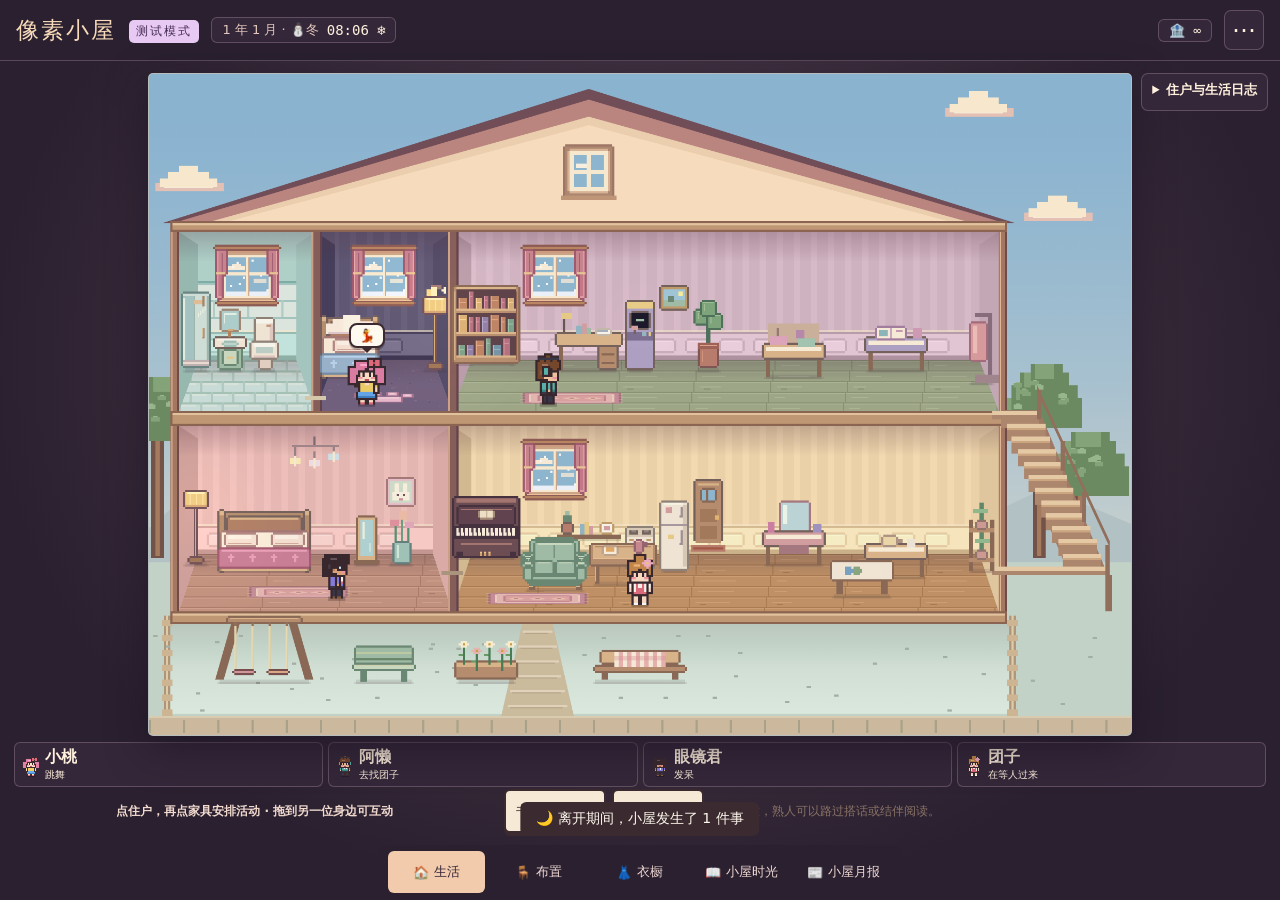
==== dev.html @ 6dbe6e3f "Let window seats be reserved for follow-up letters" ====
<!doctype html>
<html lang="zh-CN">
<head>
<meta charset="utf-8">
<meta name="viewport" content="width=device-width,initial-scale=1">
<title>像素小屋 · 测试模式</title>
<link rel="stylesheet" href="style.css?v=13f1d3c1ecee">
</head>
<body data-mode="test">
<header class="topbar">
  <h1>像素小屋 <small class="test-badge">测试模式</small></h1>
  <div class="clock" title="游戏时间">
    <span id="dayLabel">1 年 1 月</span>
    <span id="clock">00:00</span>
    <span id="timeIcon">🌙</span>
  </div>
  <div class="clock fund-pill" title="家庭基金">🏦 <span id="fundTop"></span></div>
  <details id="houseControls" class="house-controls">
    <summary aria-label="游戏控制" title="游戏控制">⋯</summary>
    <div class="control-panel">
      <div class="speed" role="group" aria-label="时间速度">
        <button type="button" data-speed="0" aria-pressed="false">暂停</button>
        <button type="button" data-speed="1" class="on" aria-pressed="true">正常</button>
        <button type="button" data-speed="3" aria-pressed="false">快进</button>
      </div>
      <button type="button" id="btnSound" class="btn" aria-pressed="false">🔇 声音</button>
      <button type="button" id="btnSaveHome" class="btn" aria-haspopup="dialog">💾 存档备份与恢复</button>
      <label class="away-toggle" title="关页或切到后台时继续计时，回来最多补算一个游戏昼夜">
        <input id="houseOffline" type="checkbox"> 离开时继续
      </label>
    </div>
  </details>
</header>

<main id="houseLayout" class="layout">
  <div id="stageWrap">
    <div class="scene-frame">
      <div id="stage">
        <canvas id="cv" width="316" height="310" aria-label="两层像素小洋房与院子"></canvas>
        <div id="overlay"></div>
      </div>
    </div>
    <div id="residentQuick" class="resident-quick" role="group" aria-label="选择住户"></div>
    <div class="scene-action">
      <p id="hint" class="hint">点住户，再点家具安排活动 · 拖到另一位身边可互动</p>
      <button type="button" id="quickFurniture" class="btn small" hidden></button>
      <button type="button" id="studyQuiet" class="btn small" aria-pressed="false"
        aria-describedby="studyQuietHint">书房安静阅读</button>
      <button type="button" id="studyQuietTimer" class="btn small" aria-pressed="false"
        aria-describedby="studyQuietHint">安静 1 小时</button>
      <span id="studyQuietHint" class="hint" role="status">书房开放，熟人可以路过搭话或结伴阅读。</span>
      <div id="readingSeatControls" hidden>
        <label for="readingSeat">窗边阅读椅</label>
        <select id="readingSeat"></select>
        <button type="button" class="btn small" id="soloReading" aria-pressed="false"
          aria-describedby="readingSeatHint">安静席</button>
        <button type="button" class="btn small" id="readingNotes" aria-pressed="false"
          aria-describedby="readingSeatHint" hidden>读完再聊</button>
        <button type="button" class="btn small" id="bookSeat" aria-pressed="false"
          aria-describedby="readingSeatHint" hidden>留座 1 小时</button>
        <button type="button" class="btn small" id="bookDiscuss" aria-pressed="false"
          aria-describedby="readingSeatHint" hidden>读完当面聊</button>
        <button type="button" class="btn small" id="bookPublic" aria-pressed="false"
          aria-describedby="readingSeatHint" hidden>全屋传阅</button>
        <label id="bookIssueChoice" hidden><input type="checkbox" id="bookNextIssue"> 投到下期</label>
        <button type="button" class="btn small" id="bookPaper" aria-describedby="readingSeatHint" hidden>收起便条，交给月报</button>
        <button type="button" class="btn small" id="bookPaperReadingOnly" aria-describedby="readingSeatHint" hidden>只刊阅读经过</button>
        <button type="button" class="btn small" id="bookPaperFollowup" aria-describedby="readingSeatHint" hidden>先交稿，聊完自动补稿</button>
        <button type="button" class="btn small" id="bookPaperDefer" aria-describedby="readingSeatHint" hidden>改投下期，继续等补稿</button>
        <button type="button" class="btn small" id="bookKeepForPaper" aria-pressed="false"
          aria-describedby="readingSeatHint" hidden>等两位读完再交稿</button>
        <button type="button" class="btn small" id="bookQuestion" aria-pressed="false"
          aria-describedby="bookQuestionHint" hidden>给下一位留个问题</button>
        <span class="hint" id="bookQuestionHint" hidden></span>
        <button type="button" class="btn small" id="bookFollowup" aria-describedby="bookQuestionHint" hidden>让两位读者当面聊</button>
        <button type="button" class="btn small" id="bookMeeting" aria-describedby="bookQuestionHint" hidden>约两位读者有空时来聊</button>
        <button type="button" class="btn small" id="bookFollowupLetter" aria-describedby="bookQuestionHint" hidden>改留回笺补稿</button>
        <button type="button" class="btn small" id="bookReply" aria-describedby="readingSeatHint" hidden>回信给推荐人</button>
        <span class="hint" id="readingSeatHint" role="status"></span>
        <div id="bookReaderControls" hidden>
          <label for="bookNextReader">下一位传阅读者</label>
          <select id="bookNextReader" aria-describedby="readingSeatHint"></select>
          <button type="button" class="btn small" id="bookPickReader">确认读者</button>
        </div>
        <div id="bookMoveControls" hidden>
          <label for="bookDestination">便条移到</label>
          <select id="bookDestination"></select>
          <button type="button" class="btn small" id="bookMove" disabled>移荐书便条</button>
        </div>
        <span class="hint" id="bookMoveStatus" role="status"></span>
      </div>
    </div>
    <section id="homeNow" class="home-now" hidden aria-label="正在进行的小屋活动">
      <div id="homeNowCast" class="home-mini-cast"></div>
      <span id="homeNowText" aria-live="polite"></span>
      <button id="homeStop" class="btn small ghost">先散啦</button>
    </section>
    <section id="picnicNotice" class="picnic-notice" hidden aria-label="野餐遇雨">
      <strong>🌧 野餐下雨了，主人要怎么安排？</strong>
      <p id="picnicGuestWish" class="hint"></p>
      <p class="hint">改期会保留同一位访客，等天晴且主人能在所选时段办完才开场。</p>
      <div id="picnicPlans"></div>
      <p id="picnicCoveredHint" class="hint" hidden>需摆好带棚野餐桌，并给主人和访客各留一个能走到的座位。</p>
    </section>
  </div>

  <details id="side">
    <summary>住户与生活日志</summary>
    <div class="resident-panel">
    <div id="dollList"></div>
    <div id="dollInfo" class="card" hidden></div>
    <div class="community-panel">
      <button id="btnCommunity" class="btn ghost" aria-haspopup="dialog">🎉 串门与派对</button>
      <button id="btnNeighbor" class="btn ghost" aria-haspopup="dialog">🏡 隔壁麦麦家</button>
      <button id="btnKeepsakes" class="btn ghost" aria-haspopup="dialog">🧵 小屋手记</button>
      <p id="communityStatus" class="community-status" aria-live="polite" hidden></p>
      <div id="picnicReschedule" class="home-focus" hidden>
        <label for="picnicWindow">改期时段</label>
        <select id="picnicWindow"></select>
      </div>
      <div id="picnicBackupRow" class="home-focus" hidden>
        <label for="picnicBackup">原主人没空时由谁接待</label>
        <select id="picnicBackup"></select>
      </div>
      <div id="picnicFormatRow" class="home-focus" hidden>
        <label for="picnicFormat">聚会形式</label>
        <select id="picnicFormat"></select>
      </div>
      <button id="cancelPicnic" class="btn small ghost" type="button" hidden>取消改期的野餐</button>
    </div>
    <button id="btnAddDoll" aria-haspopup="dialog" class="btn ghost">＋ 邀请新住户</button>
    <div class="card log-card">
      <div class="log-head"><h3>📜 生活日志</h3><button id="btnLogClear" class="btn small ghost">清空</button></div>
      <div id="logList" class="log-list"></div>
    </div>
    </div>
  </details>

  <section id="buildBar" aria-label="布置小屋" hidden>
    <div class="shop-bar">
      <span class="fund">🏦 家庭基金 <b id="fundAmt"></b></span>
      <span class="house" id="houseLv"></span>
      <span class="spacer"></span>
      <button id="btnCrowd" class="btn small">📣 号召大家凑钱</button>
      <button id="btnExpand" class="btn small"></button>
    </div>
    <div class="tabs" role="group" aria-label="布置分类">
      <button class="tab on" data-tab="essentials" aria-pressed="true">生活家具</button>
      <button class="tab" data-tab="decor" aria-pressed="false">装饰摆件</button>
      <button class="tab" data-tab="hobbies" aria-pressed="false">兴趣家具</button>
      <button class="tab" data-tab="yard" aria-pressed="false">院子家具</button>
      <button class="tab" data-tab="keepsakes" aria-pressed="false">纪念物</button>
      <button class="tab" data-tab="wall" aria-pressed="false">墙纸</button>
      <button class="tab" data-tab="floor" aria-pressed="false">地板</button>
      <span class="spacer"></span>
      <button id="btnTrash" class="btn small" title="点击家具删除">🗑 删除模式</button>
      <button id="btnReset" class="btn small ghost">恢复默认</button>
    </div>
    <div id="palette" class="palette"></div>
    <p id="buildHint" class="hint">选择家具后点击房间放置 · 点已有家具可以拿起移动 · 右键/Esc 取消</p>
    <button type="button" id="cancelFurniture" class="btn small ghost" hidden>取消放置</button>
  </section>
</main>

<dialog id="paperDialog" class="paper-dialog" aria-labelledby="paperTitle">
  <header class="paper-head">
    <h2 id="paperTitle">小屋月报</h2>
    <form method="dialog"><button class="btn small ghost" aria-label="关闭月报">关闭</button></form>
  </header>
  <nav class="paper-issues" aria-label="月报期数">
    <button id="paperOlder" class="btn small ghost" type="button">‹ 上一期</button>
    <span id="paperMonth" aria-live="polite"></span>
    <button id="paperNewer" class="btn small ghost" type="button">下一期 ›</button>
  </nav>
  <section id="paperText" aria-label="本期故事" aria-live="polite"></section>
  <div class="paper-actions">
    <button type="button" id="paperCopy" class="btn small ghost">复制本期</button>
    <button type="button" id="paperCard" class="btn small ghost">保存纪念卡</button>
  </div>
  <details class="paper-settings">
    <summary>设置</summary>
    <label><input id="paperAuto" type="checkbox"> 每月自动打开</label>
  </details>
  <details class="rewind-box">
    <summary>🕰 时光回溯</summary>
    <p class="hint">每月开始时会留一份快照，最多保留 4 个月。回到那个月初后，之后的事会重新发生。</p>
    <div id="rewindList" class="rewind-list"></div>
  </details>
</dialog>
<dialog id="communityDialog" class="paper-dialog community-dialog" aria-labelledby="communityTitle">
  <header class="paper-head">
    <h2 id="communityTitle">串门与派对</h2>
    <form method="dialog"><button class="btn small ghost">关闭</button></form>
  </header>
  <label for="communityHost">邀请人</label>
  <select id="communityHost" class="mbti-picker"></select>
  <p id="communityHelp" class="hint" aria-live="polite"></p>
  <div id="communityChoices" class="community-choices"></div>
</dialog>
<dialog id="neighborDialog" class="paper-dialog community-dialog" aria-labelledby="neighborTitle">
  <header class="paper-head">
    <h2 id="neighborTitle">麦麦家</h2>
    <form method="dialog"><button class="btn small ghost">关闭</button></form>
  </header>
  <div class="neighbor-porch" id="neighborPorch" aria-label="隔壁家门廊"></div>
  <p id="neighborStatus" aria-live="polite"></p>
  <label for="neighborVisitor">去串门的住户</label>
  <select id="neighborVisitor" class="mbti-picker"></select>
  <p id="neighborTie" class="hint"></p>
  <button id="neighborGo" type="button" class="btn small">去麦麦家坐坐</button>
</dialog>
<dialog id="keepsakesDialog" class="paper-dialog community-dialog" aria-labelledby="keepsakesTitle">
  <header class="paper-head">
    <h2 id="keepsakesTitle">小屋手记</h2>
    <form method="dialog"><button class="btn small ghost">关闭</button></form>
  </header>
  <h3>一起做花架</h3>
  <p id="keepsakeStatus" class="hint" aria-live="polite"></p>
  <div class="keepsake-fields">
    <label>第一位住户<select id="keepsakeMaker1" class="mbti-picker"></select></label>
    <label>第二位住户<select id="keepsakeMaker2" class="mbti-picker"></select></label>
    <label>花架颜色<select id="keepsakeFinish" class="mbti-picker"></select></label>
  </div>
  <button id="keepsakeStart" class="btn small" type="button">一起做花架</button>
  <h3>小角落与两人的传统</h3>
  <ul id="keepsakeNotes" class="keepsake-notes"></ul>
  <h3>手作纪念物</h3>
  <ul id="keepsakePieces" class="keepsake-notes"></ul>
</dialog>
<dialog id="applicationsDialog" class="paper-dialog community-dialog" aria-labelledby="applicationsTitle">
  <header class="paper-head">
    <h2 id="applicationsTitle">邀请新住户</h2>
    <form method="dialog"><button class="btn small ghost">关闭</button></form>
  </header>
  <p id="applicationSpace" class="hint"></p>
  <h3>入住申请</h3>
  <div id="applicationList"></div>
  <button id="btnRandomResident" class="btn small ghost">邀请一位新朋友</button>
</dialog>
<dialog id="homeDialog" class="paper-dialog home-dialog" aria-labelledby="homeTitle">
  <header class="paper-head">
    <div><small class="home-eyebrow">把日子，过成我们的故事</small><h2 id="homeTitle">小屋时光</h2></div>
    <form method="dialog"><button class="btn small ghost" aria-label="关闭小屋时光">关闭</button></form>
  </header>
  <nav class="home-tabs" aria-label="小屋时光内容">
    <button class="btn small on" id="homeToday" aria-pressed="true">一起做点什么</button>
    <button class="btn small ghost" id="homeAlbum" aria-pressed="false">我们的相册</button>
  </nav>
  <div id="homeTodayPanel">
    <p class="home-intro">不是每个月都要发生大事。有人在等一顿饭，有人想把故事讲给你听。</p>
    <div id="homeOccasions" class="home-occasions"></div>
    <div id="homeWishes" class="home-wishes"></div>
    <section class="home-invite" aria-labelledby="homeMealTitle" id="homeMeal" hidden>
      <h3 id="homeMealTitle">给晚归的人留饭</h3>
      <label class="home-focus">谁来下厨？ <select id="homeMealCook"></select></label>
      <label class="home-focus">留给谁？ <select id="homeMealGuest" aria-describedby="homeMealStatus"></select></label>
      <p class="hint" id="homeMealStatus" role="status"></p>
      <button class="btn" type="button" id="homeMealStart">安排下厨留饭</button>
    </section>
    <section class="home-invite" aria-label="邀请家人一起活动">
      <h3>给彼此留一小段时间</h3>
      <div id="homeKinds" class="home-kinds"></div>
      <p id="homeKindHint" class="hint"></p>
      <label id="homeFocusLabel" class="home-focus" hidden><span id="homeFocusCaption"></span><select id="homeFocus" aria-label="活动主角"></select></label>
      <fieldset class="home-people"><legend>这次和谁一起？</legend><div id="homePeople"></div></fieldset>
      <p id="homePlanStatus" class="hint" role="status"></p>
      <button class="btn" id="homeStart">把大家叫过来</button>
    </section>
    <p class="hint home-gentle">没有期限，也没有必须完成的清单。随时来，慢慢过。</p>
  </div>
  <div id="homeAlbumPanel" hidden>
    <div class="home-album-head"><p class="hint">留住那时候的样子。</p><button id="homeFavorites" class="btn small ghost" aria-pressed="false">只看珍藏</button></div>
    <div id="homeMemories" class="home-memories"></div>
  </div>
</dialog>
<dialog id="saveDialog" class="paper-dialog" aria-labelledby="saveTitle">
  <header class="paper-head"><h2 id="saveTitle">把小屋好好收起来</h2><form method="dialog"><button class="btn small ghost" aria-label="关闭存档管理">关闭</button></form></header>
  <p id="saveState" role="status"></p>
  <p class="hint">进度自动保存在这台设备的浏览器里。下载一份备份，就可以把小屋带到另一台设备。</p>
  <div class="home-save-actions"><button id="saveExport" class="btn">下载存档备份</button><label class="btn ghost" for="saveFile" tabindex="0">选择备份文件</label><input id="saveFile" type="file" accept=".json,application/json" hidden></div>
  <section id="savePreview" class="home-import-preview" hidden><p id="savePreviewText"></p><button id="saveImport" class="btn">恢复这份小屋</button><button id="saveImportCancel" class="btn ghost">取消</button></section>
  <p id="saveFeedback" class="hint" role="status"></p>
  <button id="saveUndo" class="btn small ghost" hidden>撤销上次导入</button>
  <p class="hint">恢复前会保留当前进度，可以撤销。正式版与测试版的备份分别使用。</p>
</dialog>

<nav class="modes house-dock" aria-label="小屋操作">
  <button class="mode on" data-mode="live" aria-pressed="true"><span class="dock-icon" aria-hidden="true">🏠</span> <span class="dock-label">生活</span></button>
  <button class="mode" data-mode="build" aria-pressed="false"><span class="dock-icon" aria-hidden="true">🪑</span> <span class="dock-label">布置</span></button>
  <button id="btnWardrobe"><span class="dock-icon" aria-hidden="true">👗</span> <span class="dock-label">衣橱</span></button>
  <button id="btnHome" aria-haspopup="dialog"><span class="dock-icon" aria-hidden="true">📖</span> <span class="dock-label">小屋时光</span></button>
  <button type="button" id="dailyPaper" class="paper-button" aria-haspopup="dialog">
    <span class="dock-icon" aria-hidden="true">📰<span id="paperBadge" class="paper-badge" hidden></span></span>
    <span class="dock-label">小屋月报</span>
  </button>
</nav>

<div id="wardrobe" class="modal" hidden>
  <div class="modal-card">
    <div class="modal-head">
      <h2>👗 衣橱</h2>
      <div id="wdTabs" class="wd-tabs"></div>
      <button id="wdClose" class="btn small" aria-label="关闭">✕</button>
    </div>
    <div class="wd-body">
      <div class="wd-preview">
        <canvas id="wdCanvas" width="20" height="24"></canvas>
        <div id="wdSaved" class="wd-saved" aria-live="polite"></div>
        <div class="wd-dir" role="group" aria-label="预览方向">
          <button data-dir="left" aria-label="左侧">◀</button>
          <button data-dir="down" aria-label="正面">●</button>
          <button data-dir="right" aria-label="右侧">▶</button>
          <button data-dir="up" aria-label="背面">▲</button>
        </div>
        <label class="wd-pose-label">试穿动作 <select id="wdPose"><option value="stand">站一会儿</option><option value="walk">走两步</option><option value="sit">坐下来</option><option value="dance">跳个舞</option></select></label>
        <label class="wd-name">名字 <input id="wdName" maxlength="8"></label>
        <div class="wd-actions">
          <button id="wdShuffle" class="btn small">🎨 换套搭配</button>
          <button id="wdRandom" class="btn small">🎲 随机形象</button>
          <button id="wdUndo" class="btn small ghost">还原本次穿搭</button>
        </div>
        <button id="wdRemove" class="btn small ghost">请 TA 搬走</button>
      </div>
      <div class="wd-editor">
        <div class="wd-pages" role="group" aria-label="衣橱内容">
          <button data-wd-page="presets" aria-pressed="false">形象预设</button>
          <button data-wd-page="look" aria-pressed="true">穿搭与发型</button>
          <button data-wd-page="profile" aria-pressed="false">人物设定</button>
        </div>
        <div id="wdOptions" class="wd-options"></div>
      </div>
    </div>
  </div>
</div>

<div id="toast" role="status"></div>

<script src="js/calendar.js?v=a40460b9fe31"></script>
<script src="js/data.js?v=18fbdace6aa3"></script>
<script src="js/sprites.js?v=c2edd6c1746e"></script>
<script src="js/doll.js?v=a3fae09794ce"></script>
<script src="js/audio.js?v=bfed272d2ce4"></script>
<script src="js/npc-memory.js?v=aa25de9db61f"></script>
<script src="js/save-manager.js?v=060e06e0483c"></script>
<script src="js/house-life.js?v=60e423b7eacf"></script>
<script src="js/bonds.js?v=20a4e9383317"></script>
<script src="js/game.js?v=c49c58c17c51"></script>
<script src="js/social.js?v=b46f816af400"></script>
<script src="js/relationship-fallout.js?v=a691f6e383e1"></script>
<script src="js/work.js?v=4c8cf0fc2a9c"></script>
<script src="js/furniture2.js?v=d2feea9fe8e2"></script>
<script src="js/furniture3.js?v=0a551b962592"></script>
<script src="js/furniture4.js?v=0c8d55d541ea"></script>
<script src="js/economy.js?v=9c8ced81f003"></script>
<script src="js/rooms.js?v=79b94fbbada8"></script>
<script src="js/season.js?v=fa6f9c5eff63"></script>
<script src="js/astro.js?v=6e3667f75b17"></script>
<script src="js/routines.js?v=f7db21174e10"></script>
<script src="js/community.js?v=14101d5499c9"></script>
<script src="js/neighbors.js?v=e3c87f10bbf7"></script>
<script src="js/picnic.js?v=4f769f50231a"></script>
<script src="js/house-view.js?v=7389fd4fa2e0"></script>
<script src="js/yard.js?v=367c6fcde2d4"></script>
<script src="js/keepsakes.js?v=b25b6c3c1626"></script>
<script src="js/home-stories.js?v=855d6932a92b"></script>
<script src="js/home-care.js?v=8559224f4969"></script>
<script src="js/life-moments.js?v=6759e38560c8"></script>
<script src="js/save-portability.js?v=c9e35b4992d5"></script>
<script src="js/view.js?v=a88ee673fd98"></script>
<script src="js/paper-card.js?v=fd8e706a66cf"></script>
<script src="js/ui.js?v=4af46c0f0552"></script>
<script src="js/home-ui.js?v=9e3f8e83a279"></script>
</body>
</html>
---- style.css ----
:root{
  --bg:#f4e9d8;
  --bg-2:#ead9bf;
  --panel:#fffaf0;
  --panel-2:#f6ead6;
  --ink:#3b2a2f;
  --muted:#8a7366;
  --line:#3b2a2f;
  --accent:#e26d7d;
  --accent-ink:#fff;
  --couple-ink:#9b365c;
  --sel:#ffd35c;
  --good:#7cc576;
  --warn:#f0a64a;
  --bad:#e26d6d;
  --shadow:#3b2a2f;
  --backdrop:rgba(40,28,34,.5);
  --font-display:"PingFang SC","Microsoft YaHei",sans-serif;
  --font-body:"PingFang SC","Hiragino Sans GB","Microsoft YaHei",system-ui,sans-serif;
  --font-pixel:ui-monospace,Menlo,monospace;
}
@media (prefers-color-scheme: dark){
  :root:not([data-theme="light"]){
    --bg:#221b26;--bg-2:#2c2332;--panel:#2f2637;--panel-2:#3b3044;--ink:#f3e8da;--muted:#b6a394;
    --line:#120d15;--shadow:#0a070c;--backdrop:rgba(5,3,8,.65);--couple-ink:#f3a5c0;color-scheme:dark;
  }
}
:root[data-theme="dark"]{
  --bg:#221b26;--bg-2:#2c2332;--panel:#2f2637;--panel-2:#3b3044;--ink:#f3e8da;--muted:#b6a394;
  --line:#120d15;--shadow:#0a070c;--backdrop:rgba(5,3,8,.65);--couple-ink:#f3a5c0;color-scheme:dark;
}
.home-dialog{width:min(780px,calc(100vw - 24px))!important}
.home-eyebrow{display:block;color:var(--muted);font-size:11px;letter-spacing:2px;margin-bottom:5px}
.home-tabs{display:flex;gap:8px;margin:18px 0 14px}
.home-intro{font-size:14px;line-height:1.8;color:var(--muted);margin:0 0 16px}
.home-wishes{display:grid;grid-template-columns:repeat(2,minmax(0,1fr));gap:12px}
.home-wish{display:flex;gap:12px;align-items:center;background:var(--panel-2);padding:16px;border-radius:12px;border:1px solid color-mix(in srgb,var(--muted) 25%,transparent)}
.home-wish small{color:var(--muted);font-size:11px}
.home-wish p{font-size:13px;line-height:1.7;margin:5px 0 10px}
.home-wish.fulfilled{border-style:dashed;opacity:.8}
.home-mini-cast{display:flex;gap:6px;flex:none}
.home-mini-cast figure,.home-memory-cast figure{display:flex;flex-direction:column;align-items:center;margin:0}
.home-mini-cast canvas{width:30px;height:42px;image-rendering:pixelated}
.home-mini-cast figcaption{font-size:10px;max-width:65px;overflow:hidden;text-overflow:ellipsis;white-space:nowrap}
.home-invite{margin-top:22px;border-top:1px dashed var(--muted);padding-top:8px}
.home-invite h3{font-size:16px;font-weight:600;margin:14px 0}
.home-kinds{display:flex;flex-wrap:wrap;gap:9px}
.home-focus{display:flex;align-items:center;gap:10px;font-size:13px;margin:14px 0;flex-wrap:wrap}
.home-focus select{max-width:100%;min-height:36px;background:var(--panel);color:var(--ink);border:1px solid var(--muted);border-radius:7px;padding:5px 10px;font:inherit}
.home-occasions{display:grid;gap:10px;margin-bottom:14px}
.home-occasion{display:flex;align-items:center;gap:12px;flex-wrap:wrap;background:var(--panel-2);padding:12px;border-radius:10px;font-size:13px;line-height:1.7}
.home-occasion>span{flex:1;min-width:130px}
.talent-summary{line-height:1.8;margin-top:10px;padding:8px;background:var(--panel-2);border-radius:8px}
.home-people{border:0;padding:0;margin:20px 0 8px;min-width:0}
.home-people legend{font-size:12px;color:var(--muted);margin-bottom:10px}
#homePeople{display:grid;grid-template-columns:repeat(2,minmax(0,1fr));gap:7px}
#homePeople label{display:flex;align-items:center;gap:9px;background:var(--panel-2);padding:9px;border-radius:8px;cursor:pointer;font-size:12px}
#homePeople label:has(input:checked){box-shadow:inset 0 0 0 2px var(--accent)}
#homePeople label:has(input:disabled){opacity:.55;cursor:default}
#homePeople input{accent-color:var(--accent);width:16px;height:16px;flex:none}
#homePeople canvas{width:25px;height:30px;image-rendering:pixelated;flex:none}
#homePlanStatus{min-height:36px;line-height:1.65;margin:12px 0}
#homeStart{background:#bd765d;color:#fff8ed;border-color:#825846;padding:10px 20px}
.home-gentle{text-align:center;font-size:11px;margin-top:22px!important}
.home-album-head{display:flex;align-items:center;justify-content:space-between;gap:8px;margin-bottom:16px}
.home-memories{display:grid;grid-template-columns:repeat(2,minmax(0,1fr));gap:18px}
.home-memory{background:var(--panel-2);padding:18px;border-radius:3px 3px 14px 3px;box-shadow:0 3px 0 color-mix(in srgb,var(--muted) 20%,transparent)}
.home-memory>small{font-size:11px;color:var(--muted)}
.home-memory-cast{display:flex;justify-content:center;gap:18px;flex-wrap:wrap;padding:18px 12px 10px;background:color-mix(in srgb,var(--panel) 70%,transparent);border-radius:5px;margin:12px 0}
.home-memory-cast canvas{width:40px;height:56px;image-rendering:pixelated}
.home-memory-cast figcaption{font-size:10px;margin:5px 0;color:var(--muted)}
.home-memory h3{font-size:16px;margin:12px 0 8px}
.home-memory p{font-size:13px;line-height:1.75;margin:0 0 16px;overflow-wrap:anywhere}
.home-memory-actions{display:flex;gap:8px;flex-wrap:wrap}
.home-album-empty{grid-column:1/-1;text-align:center;padding:24px 16px;color:var(--muted);line-height:1.8}
.home-now{display:flex;align-items:center;gap:12px;max-width:620px;margin:10px auto 0;padding:8px 12px;background:var(--panel);border:1px solid var(--muted);border-radius:10px;font-size:13px}
.home-now>span{flex:1}.home-now .home-mini-cast figcaption{display:none}
.home-save-actions{display:flex;align-items:center;gap:10px;flex-wrap:wrap;margin:24px 0 18px}
.home-save-actions label{cursor:pointer}
.home-import-preview{border:1px dashed var(--muted);padding:16px;border-radius:8px;margin:16px 0;line-height:1.8}
.home-import-preview button{margin:5px 8px 0 0}
@media(max-width:560px){
  .home-wishes,.home-memories{grid-template-columns:1fr}
  #homePeople{grid-template-columns:1fr}
  .home-dialog{padding:16px!important}
  .home-now{width:100%;gap:8px;font-size:12px}
  .home-now .home-mini-cast canvas{width:20px;height:28px}
  .home-memory-cast canvas{width:40px;height:56px}
}
@media(prefers-reduced-motion:reduce){*,*::before,*::after{animation-duration:.01ms!important;animation-iteration-count:1!important;transition-duration:.01ms!important;scroll-behavior:auto!important}}
*{box-sizing:border-box}
[hidden]{display:none!important}
button:focus-visible,a:focus-visible,label[tabindex]:focus-visible{outline:3px solid var(--accent);outline-offset:3px}
button:disabled{cursor:not-allowed;opacity:.55}
html,body{margin:0}
body{
  background:var(--bg);
  background-image:radial-gradient(var(--bg-2) 1.5px,transparent 1.5px);
  background-size:18px 18px;
  color:var(--ink);font-family:var(--font-body);
  display:flex;flex-direction:column;min-height:100vh;min-height:100dvh;
}
button{font:inherit;color:inherit;cursor:pointer}
h1,h2{font-family:var(--font-display);font-weight:400;margin:0}

.topbar{
  display:flex;align-items:center;gap:12px;flex-wrap:wrap;
  padding:10px 16px;background:var(--panel);
  border-bottom:3px solid var(--line);
}
.topbar h1{font-size:24px;letter-spacing:2px;color:var(--accent)}
.clock{font-family:var(--font-pixel);font-size:14px;display:flex;gap:8px;align-items:center;
  background:var(--panel-2);border:2px solid var(--line);padding:3px 10px;border-radius:6px}
.clock #dayLabel{font-family:var(--font-body);font-size:13px;color:var(--muted)}
.modes,.speed{display:flex;gap:6px}
.modes{margin-left:auto}
.modes button,.speed button,.btn,.tab{
  background:var(--panel-2);border:2px solid var(--line);border-radius:6px;
  padding:6px 12px;box-shadow:0 3px 0 var(--shadow);transition:transform .05s;
}
.modes button:active,.speed button:active,.btn:active,.tab:active{transform:translateY(2px);box-shadow:0 1px 0 var(--shadow)}
.modes button.on,.speed button.on,.tab.on{background:var(--sel);color:#3b2a2f}
.speed button{padding:6px 9px}
.away-toggle{display:inline-flex;align-items:center;gap:5px;min-height:34px;padding:0 7px;border:1px solid var(--line);border-radius:6px;font-size:12px;white-space:nowrap;cursor:pointer}
.away-toggle input{accent-color:var(--accent);margin:0}
.btn.small{padding:4px 10px;font-size:13px}
.btn.ghost{background:transparent}
.btn.danger,.btn.on{background:var(--accent);color:var(--accent-ink)}

.layout{--scene-ratio:1.01935484;flex:1 0 auto;position:relative;display:flex;flex-direction:column;min-width:0;padding:12px}
#stageWrap{display:flex;flex:1 0 auto;flex-direction:column;min-width:0}
.scene-frame{display:grid;place-items:center;min-width:0}
#stage{
  position:relative;width:100%;min-width:0;aspect-ratio:var(--scene-ratio);
  border:1px solid var(--line);border-radius:8px;overflow:hidden;
  box-shadow:0 3px 0 var(--shadow);background:#9fd3f0;
  touch-action:none;user-select:none;-webkit-user-select:none;
}
#cv{width:100%;height:100%;display:block;image-rendering:auto}
#overlay{position:absolute;inset:0;pointer-events:none}
.hint{font-size:13px;color:var(--muted);margin:10px 2px 0}
.resident-quick{display:flex;gap:5px;overflow-x:auto;padding:6px 2px 2px}
.resident-quick[hidden]{display:none}
.resident-quick-person{display:flex;flex:1 0 76px;align-items:center;gap:4px;min-width:0;min-height:44px;padding:4px 6px;border:1px solid var(--hud-line);border-radius:6px;background:var(--hud-bg);color:var(--hud-ink);text-align:left}
.resident-quick-person:focus-visible{outline:2px solid #f1cbab;outline-offset:-2px}
.resident-quick-person[aria-pressed="true"]{background:#f1cbab;color:#36263b}
.resident-quick-person canvas{flex:none;width:20px;height:24px;image-rendering:pixelated}
.resident-quick-person span{min-width:0}
.resident-quick-person :is(b,small){display:block;overflow:hidden;text-overflow:ellipsis;white-space:nowrap}
.resident-quick-person small{font-size:10px}
.scene-action{display:flex;align-items:center;flex-wrap:wrap;gap:6px}
.scene-action .hint{flex:1 1 13em;margin:3px 2px}
#quickFurniture,#cancelFurniture,#studyQuiet,#studyQuietTimer{min-height:44px}
:is(#studyQuiet,#studyQuietTimer)[aria-pressed="true"]{background:var(--sel);color:#3b2a2f}
.scene-action #studyQuietHint{flex:1 1 auto;font-size:12px;margin:0 2px}
#readingSeatControls:not([hidden]){display:flex;align-items:center;flex-wrap:wrap;gap:6px;width:100%}
#readingSeatControls :is(select,button){min-height:48px}
:is(#bookMoveControls,#bookReaderControls):not([hidden]){display:flex;align-items:center;flex-wrap:wrap;gap:6px;width:100%}
#bookMoveStatus:empty{position:absolute}
#readingSeatControls select{font:inherit;font-size:1rem;color:var(--ink);background:var(--panel);border:1px solid var(--line);border-radius:6px;max-width:100%}
:is(#soloReading,#readingNotes,#bookSeat,#bookDiscuss,#bookPublic,#bookQuestion)[aria-pressed="true"]{background:var(--sel);color:#3b2a2f}
/* 主画面下的操作提示要一眼看到：不只是底部一行小字 */
#hint{font-size:14px;font-weight:650;color:var(--ink);background:var(--panel);
  border:2px solid var(--line);border-radius:6px;padding:7px 10px}

.bubble{
  position:absolute;transform:translate(-50%,-100%);
  background:#fffaf0;color:#3b2a2f;border:2px solid #3b2a2f;border-radius:8px;
  padding:3px 8px;font-size:13px;white-space:nowrap;
  box-shadow:0 2px 0 rgba(0,0,0,.25);animation:pop .18s ease-out;
}
.bubble::after{content:"";position:absolute;left:50%;bottom:-7px;margin-left:-5px;
  border:5px solid transparent;border-top-color:#3b2a2f;border-bottom:0}
.nametag{position:absolute;transform:translate(-50%,0);font-size:11px;padding:1px 6px;border-radius:4px;
  background:rgba(59,42,47,.8);color:#fff;white-space:nowrap}
.nametag.couple-name{background:#883858;color:#fff3f7}
.nametag.drop-target{background:#fff2bd;color:#432e30;border:1px solid #614248;font-weight:700;z-index:1}
.heart{position:absolute;font-size:14px;animation:floatUp 1s ease-out forwards}
@keyframes pop{from{transform:translate(-50%,-80%) scale(.6);opacity:0}to{transform:translate(-50%,-100%) scale(1);opacity:1}}
@keyframes floatUp{to{transform:translateY(-28px);opacity:0}}

#side{position:absolute;z-index:3;top:22px;right:22px;width:max-content;max-width:calc(100% - 44px)}
#side summary{width:max-content;margin-left:auto;cursor:pointer;padding:7px 10px;background:var(--panel);border:1px solid var(--line);border-radius:7px;font-size:13px;font-weight:650}
.resident-panel{display:grid;gap:9px;width:min(300px,calc(100vw - 44px));max-height:max(140px,calc(100dvh - 150px));overflow:auto;margin-top:7px;padding:10px;background:var(--panel);border:1px solid var(--line);border-radius:8px;box-shadow:0 3px 0 var(--shadow)}
#dollList{display:flex;flex-direction:column;gap:6px}
.doll-row{display:flex;align-items:center;gap:10px;padding:6px 8px;background:var(--panel);
  border:2px solid var(--line);border-radius:6px;cursor:pointer;text-align:left;width:100%}
.doll-row.sel{background:var(--sel);color:#3b2a2f}
.doll-row.away canvas{opacity:.35}
.g-m{color:#4a8fd8}.g-f{color:#e26d7d}
.doll-row.sel .g-m,.doll-row.sel .g-f{color:inherit}
.doll-row.away .meta b::after{content:" · 外出";font-weight:400;font-size:12px;opacity:.7}
.doll-row canvas{width:30px;height:36px;image-rendering:auto;flex:none}
.doll-row .meta{display:flex;flex-direction:column;line-height:1.25;min-width:0}
.doll-row .meta b{font-weight:600}
.doll-row .meta small{opacity:.75;font-size:12px;overflow:hidden;text-overflow:ellipsis;white-space:nowrap}
.doll-row .meta .couple-label{color:var(--couple-ink);font-weight:700;opacity:1}
.doll-row.sel .meta .couple-label{color:#812f4d}
.partner-list{display:flex;flex-wrap:wrap;gap:5px;margin:7px 0 9px}
.partner-list[hidden]{display:none}
.partner-link{padding:3px 8px;border:1px solid #d792ab;border-radius:5px;background:#ffe9f0;
  color:#87304f;font:inherit;font-size:12px;font-weight:700;cursor:pointer;text-align:left}
.partner-link:hover,.partner-link:focus-visible{background:#ffd8e6}
.card{background:var(--panel);border:2px solid var(--line);border-radius:6px;padding:12px;box-shadow:0 4px 0 var(--shadow)}
.card h3{margin:0 0 4px;font-family:var(--font-display);font-weight:400;font-size:18px}
.card .persona{font-size:13px;color:var(--muted);margin-bottom:8px}
.need{display:grid;grid-template-columns:44px 1fr;gap:6px;align-items:center;font-size:12px;margin:5px 0}
.bar{height:10px;border:2px solid var(--line);border-radius:3px;background:var(--panel-2);overflow:hidden}
.bar i{display:block;height:100%;transition:width .3s}
.card .actions{display:flex;gap:6px;margin-top:10px;flex-wrap:wrap}
.card .doing{font-size:13px;margin:6px 0 2px}
.card .money{font-size:13px;margin:-2px 0 8px}
.card .money b{font-family:var(--font-pixel);color:#4f9a4a}
.card .money b.neg{color:var(--bad)}
.rels{margin-top:10px;border-top:2px dashed var(--panel-2);padding-top:8px}
.rels h4{margin:0 0 6px;font-size:13px;color:var(--muted);font-weight:600}
.rel{margin:0 0 8px}
.rel-top{display:flex;justify-content:space-between;font-size:13px}
.rel-top small{color:var(--muted)}
.couple-rel{border-left:3px solid #d8789d;padding-left:6px}
.couple-rel .rel-top small{color:var(--couple-ink);font-weight:700}
.rel-top .stars{color:#e8a33a;font-size:11px;letter-spacing:-1px}
.mbti-sep{align-self:center;color:var(--muted)}
.rel-bars{display:grid;grid-template-columns:auto 1fr auto 1fr;gap:4px;align-items:center;font-size:11px;margin-top:2px}
.rel-bars .bar{height:8px}

.log-card{padding:10px 12px}
.log-head{display:flex;align-items:center;justify-content:space-between;margin-bottom:4px}
.log-head h3{margin:0}
.log-list{max-height:300px;overflow-y:auto;font-size:13px;line-height:1.4;padding-right:4px}
.log-day{position:sticky;top:0;background:var(--panel);color:var(--muted);font-size:12px;font-weight:600;padding:6px 0 3px;border-bottom:2px solid var(--panel-2)}
.log-item{display:grid;grid-template-columns:40px 1fr;gap:6px;padding:4px 0;border-bottom:1px dashed var(--panel-2)}
.log-item time{font-family:var(--font-pixel);color:var(--muted);font-size:12px}
.log-empty{color:var(--muted);font-size:13px;padding:8px 0}
.shop-bar{display:flex;align-items:center;gap:10px;flex-wrap:wrap;font-size:14px;margin-bottom:8px}
.shop-bar .fund b{font-family:var(--font-pixel);color:#4f9a4a}
.shop-bar .house{color:var(--muted);font-size:13px}
.shop-bar .spacer{flex:1}
.shop-bar button:disabled{opacity:.5;cursor:default}
#btnExpand.ready{background:var(--good);color:#fff}
.fund-pill{font-size:13px}
.item small.price{font-size:11px;font-family:var(--font-pixel);color:var(--muted)}
.item small.price.own{color:#4f9a4a}
.item small.price.poor{color:var(--bad)}
.item.locked{opacity:.5}
.item.locked canvas{filter:grayscale(1)}
#buildBar{flex:none;min-width:0;background:var(--panel);border-top:3px solid var(--line);padding:10px 16px 12px}
.tabs{display:flex;gap:6px;align-items:center;flex-wrap:wrap}
.tabs .spacer{flex:1}
.palette{display:flex;gap:9px;overflow-x:auto;padding:10px 2px 7px}
.palette[data-category="essentials"]{--item-art:#e3eee2}
.palette[data-category="decor"]{--item-art:#f4dfe8}
.palette[data-category="hobbies"]{--item-art:#e9e2f5}
.palette[data-category="yard"]{--item-art:#e4eccf}
.item{flex:none;width:94px;display:flex;flex-direction:column;align-items:center;gap:3px;
  background:var(--panel-2);border:1px solid var(--line);border-radius:10px;padding:6px 4px;font-size:12px}
.item-name{font-weight:650}
.item-purpose{color:var(--muted);font-size:10px}
.item:focus-visible{outline:2px solid var(--accent);outline-offset:2px}
.item.on{background:var(--sel);color:#3b2a2f}
.item canvas{width:56px;height:56px;image-rendering:auto;background:var(--item-art,transparent);border-radius:8px}

.modal{position:fixed;inset:0;background:var(--backdrop);display:flex;align-items:center;justify-content:center;padding:16px;z-index:10}
.modal[hidden],#buildBar[hidden],.card[hidden]{display:none}
.modal-card{background:var(--panel);border:3px solid var(--line);border-radius:8px;box-shadow:0 8px 0 var(--shadow);
  width:min(820px,100%);max-height:calc(100vh - 32px);display:flex;flex-direction:column;overflow:hidden}
.modal-head{display:flex;align-items:center;gap:12px;padding:10px 14px;border-bottom:2px solid var(--line);flex-wrap:wrap}
.wd-tabs{display:flex;gap:6px;flex:1;flex-wrap:wrap}
.wd-tabs button{background:var(--panel-2);border:2px solid var(--line);border-radius:6px;padding:3px 10px}
.wd-tabs button.on{background:var(--sel);color:#3b2a2f}
.wd-body{display:flex;gap:16px;padding:14px;overflow:auto;flex-wrap:wrap}
.wd-preview{flex:0 0 160px;display:flex;flex-direction:column;align-items:center;gap:8px;margin:0 auto;
  position:sticky;top:0;align-self:flex-start;background:var(--panel);z-index:1;padding-bottom:8px}
.wd-saved{min-height:18px;font-size:13px;font-weight:700;color:#4f9a4a}
#wdCanvas{width:160px;height:224px;image-rendering:pixelated;border:2px solid var(--line);border-radius:6px;box-sizing:content-box;
  background:repeating-conic-gradient(var(--panel-2) 0 25%,var(--panel) 0 50%) 0 0/20px 20px}
.wd-dir{display:flex;gap:4px}
.wd-dir button{border:2px solid var(--line);background:var(--panel-2);border-radius:4px;width:36px;min-height:36px}
.wd-dir button[aria-pressed="true"]{background:var(--sel);color:#3b2a2f}
.wd-pose-label{display:flex;gap:4px;align-items:center;font-size:12px}
#wdPose{font:inherit;background:var(--panel-2);color:var(--ink);border:2px solid var(--line);border-radius:5px;min-height:32px}
.wd-actions{display:flex;flex-wrap:wrap;justify-content:center;gap:6px;max-width:170px}
.wd-editor{flex:1 1 360px;min-width:0}
.wd-pages{display:flex;gap:6px;margin-bottom:14px}
.wd-pages button{flex:1;background:var(--panel-2);border:2px solid var(--line);border-radius:6px;min-height:38px}
.wd-pages button[aria-pressed="true"]{background:var(--sel);color:#3b2a2f}
.wd-sets{display:grid;grid-template-columns:repeat(3,minmax(0,1fr));gap:6px}
.wd-set{display:flex;align-items:center;gap:4px;text-align:left;min-width:0;background:var(--panel-2);border:2px solid var(--line);border-radius:8px;padding:5px;font-size:12px}
.wd-set.on{background:var(--sel);color:#3b2a2f}
.wd-set canvas,.wd-hair canvas{width:40px;height:56px;flex-shrink:0;image-rendering:pixelated}
.wd-hair{display:flex;flex-direction:column;align-items:center;width:68px;padding:3px}
#wardrobe button:focus-visible,#wardrobe select:focus-visible{outline:3px solid var(--accent);outline-offset:2px}
@media(max-width:620px){
  #wardrobe{padding:8px}
  #wardrobe .modal-card{max-height:calc(100dvh - 16px)}
  .wd-body{display:block;padding:10px}
  .wd-preview{position:relative;display:grid;grid-template-columns:84px minmax(0,1fr);gap:6px 10px;width:100%;margin:0 0 12px}
  #wdCanvas{width:80px;height:112px;grid-column:1;grid-row:1/5}
  .wd-dir,.wd-pose-label,.wd-name,.wd-saved{grid-column:2}
  .wd-saved{grid-row:4}
  .wd-actions{grid-column:1/-1;max-width:none;justify-content:flex-start}
  #wdRemove{grid-column:1/-1;justify-self:end}
  .wd-sets{grid-template-columns:repeat(2,minmax(0,1fr))}
  .wd-dir button{min-height:44px;width:44px}
  #wardrobe .chip{min-height:36px}
  #wardrobe .swatch{width:32px;height:32px}
}
.wd-name{font-size:13px;display:flex;gap:6px;align-items:center}
.wd-name input{width:110px;font:inherit;padding:3px 6px;border:2px solid var(--line);border-radius:4px;background:var(--panel-2);color:var(--ink)}
.wd-options{flex:1 1 360px;display:flex;flex-direction:column;gap:12px;min-width:0}
.opt h4{margin:0 0 6px;font-size:13px;color:var(--muted);font-weight:600}
.chips{display:flex;gap:6px;flex-wrap:wrap}
.chip{border:2px solid var(--line);background:var(--panel-2);border-radius:6px;padding:3px 10px;font-size:13px}
.chip.on{background:var(--sel);color:#3b2a2f}
.chip small{display:block;font-size:11px;opacity:.7}
.swatch{width:26px;height:26px;border:2px solid var(--line);border-radius:5px;padding:0}
.swatch.on{outline:3px solid var(--accent);outline-offset:1px}

#toast{position:fixed;left:50%;bottom:24px;transform:translateX(-50%) translateY(20px);opacity:0;
  background:var(--ink);color:var(--panel);padding:8px 16px;border-radius:6px;font-size:14px;
  transition:all .25s;pointer-events:none;z-index:20}
#toast.show{opacity:1;transform:translateX(-50%) translateY(0)}

@media (min-width:701px), (orientation:landscape){
  body{height:100dvh}
  .topbar{flex:none}
  .layout{flex:1 0 0;min-height:min(280px,72dvh)}
  #stageWrap{flex:1 0 0;min-height:0}
  .scene-frame{flex:1 0 0;min-height:0;container-type:size}
  #stage{width:min(100%,calc(100cqh * var(--scene-ratio)))}
}
@media (max-width:700px){
  .topbar{padding:8px 10px;gap:6px}
  .topbar h1{font-size:20px}
  .modes{display:grid;grid-template-columns:repeat(4,minmax(0,1fr));margin-left:0;order:3;width:100%}
  .modes button{min-width:0;min-height:40px;padding:5px 3px;font-size:12px;overflow-wrap:anywhere}
  .speed button{min-width:34px;min-height:34px;padding:4px 6px}
  .layout{padding:8px}
  #buildBar{padding:8px}
  .tabs .spacer,.shop-bar .spacer{display:none}
  .bubble{font-size:11px;padding:2px 6px}
}
@media (max-width:700px) and (orientation:portrait){
  #side{position:static;width:100%;max-width:none;margin-top:10px}
  #side summary{margin-left:0;min-height:40px}
  .resident-panel{width:100%;max-height:none}
}
@media (orientation:landscape) and (max-height:520px){
  .topbar{padding-block:5px;gap:6px}
  .topbar h1{font-size:18px}
  .layout{padding:6px}
  #side{top:12px;right:12px}
  .modal-card{max-height:calc(100dvh - 24px)}
}

.paper-dialog{width:min(560px,calc(100% - 24px));max-height:85vh;padding:20px;border:2px solid var(--line);border-radius:12px;background:var(--panel);color:var(--ink)}
.paper-dialog::backdrop{background:var(--backdrop)}
.paper-head{display:flex;align-items:center;justify-content:space-between;gap:12px;margin-bottom:12px}
.paper-head h2{font-weight:600}
.paper-dialog label{font-size:14px}
.paper-issues{display:flex;align-items:center;justify-content:space-between;gap:8px;margin:0 0 12px}
.paper-issues span{font-weight:650;text-align:center;font-size:14px}
.paper-issues button:disabled,.paper-actions button:disabled{opacity:.4;cursor:default}
#paperText{display:grid;gap:7px;overflow-wrap:anywhere;line-height:1.45}
.paper-story{display:grid;grid-template-columns:minmax(48px,auto) 1fr;align-items:center;gap:10px;padding:8px 10px;background:var(--panel-2);border-radius:8px}
.paper-lead{background:#f8dce5;color:#542d40;padding:12px 10px}
.paper-story small{display:block;font-size:11px;font-weight:650;opacity:.78;margin-bottom:2px}
.paper-story h3,.paper-story p{margin:0}
.paper-story h3{font-size:clamp(15px,4vw,20px);font-weight:730}
.paper-story p{font-size:14px}
.paper-cast{display:flex;align-items:center;justify-content:center;gap:2px;color:inherit;font-size:25px}
.paper-cast figure{display:grid;justify-items:center;margin:0;min-width:0}
.paper-cast figcaption{font-size:10px;max-width:6em;overflow-wrap:anywhere;text-align:center}
.paper-cast canvas{display:block;width:24px;height:29px;image-rendering:auto}
.paper-feature{grid-template-columns:1fr;gap:8px}
.paper-feature .paper-cast{gap:clamp(8px,4vw,22px);padding:7px 4px 4px;background:#fff1e866;border-radius:6px;border-bottom:2px dashed #dba7b7}
.paper-feature .paper-cast canvas{width:60px;height:72px;animation:paper-hop 560ms ease-out both}
.paper-feature figcaption{font-size:12px;font-weight:650;margin-top:2px}
.paper-feature figure:nth-child(2) canvas{animation-delay:90ms}
.paper-feature figure:nth-child(3) canvas{animation-delay:180ms}
.paper-chain{margin-top:7px;font-size:13px}
.paper-chain summary{cursor:pointer;font-weight:650;width:max-content}
.paper-chain ol{margin:5px 0 0;padding-inline-start:22px}
@keyframes paper-hop{from{transform:translateY(4px);opacity:.55}45%{transform:translateY(-5px)}to{transform:translateY(0);opacity:1}}
@media (prefers-reduced-motion:reduce){.paper-feature .paper-cast canvas{animation:none}}

.test-badge{display:inline-block;margin-inline-start:5px;padding:3px 7px;border-radius:5px;
  background:#e8c9f4;color:#452d52;font-size:12px;vertical-align:middle;white-space:nowrap}

.mbti-settings{display:flex;align-items:center;gap:10px;flex-wrap:wrap}
.mbti-picker{background:var(--panel);color:var(--ink);border:1px solid var(--line);
  border-radius:6px;padding:5px 8px;font:inherit}
.mbti-settings .hint{margin:0}


.community-panel{display:grid;gap:6px}
.picnic-notice{margin:8px 0 0;padding:8px 10px;background:var(--panel);border:1px solid var(--line);border-radius:7px;font-size:13px}
#picnicPlans{display:flex;flex-wrap:wrap;gap:6px;margin-top:6px}
.neighbor-porch{min-height:134px;display:flex;align-items:flex-end;justify-content:center;gap:18px;padding:16px 12px 10px;border:2px solid #956d60;border-top:8px solid #9d605c;border-radius:8px;background:repeating-linear-gradient(90deg,#ba9272 0 1px,transparent 1px 17px) bottom/100% 28px no-repeat,linear-gradient(#f2d4b2 0 76%,#dcab83 76%);color:#513b3a}
.neighbor-porch figure{display:grid;justify-items:center;margin:0;font-size:12px;font-weight:700}
.neighbor-porch canvas{width:60px;height:72px;image-rendering:auto}
#neighborTie{margin:8px 0}
.community-status{font-size:12px;line-height:1.4;margin:0;padding:7px 9px;border-radius:7px;background:var(--panel);color:var(--ink)}
.guest-tag{font-size:10px;font-style:normal;font-weight:600;border-radius:5px;padding:2px 5px;background:#ecd6f3;color:#59355e}
.community-dialog h3{margin:14px 0 6px;font-size:15px}
.community-choices{display:flex;gap:8px;flex-wrap:wrap;margin-top:14px}
.community-choices button:disabled,.community-dialog button:disabled{opacity:.55;cursor:default}
.application-row{display:flex;gap:9px;align-items:center;border:1px solid var(--line);border-radius:8px;padding:7px 9px;margin:8px 0;background:var(--panel)}
.application-row canvas{width:30px;height:36px;image-rendering:auto}
.application-info{display:grid;gap:3px;flex:1;min-width:0}
.application-info small{color:var(--muted)}
#btnRandomResident{margin-top:12px}
.paper-settings{margin-top:10px;font-size:13px}
.paper-settings summary{cursor:pointer}
.paper-settings label{display:block;margin:4px 0}
.paper-actions{display:flex;gap:8px;flex-wrap:wrap;margin-top:10px}
.rewind-box{margin-top:12px;border-top:1px dashed var(--line);padding-top:8px}.rewind-box summary{cursor:pointer;font-weight:600}
.rewind-list{display:grid;gap:6px;margin-top:6px}.rewind-row{display:flex;align-items:center;justify-content:space-between;gap:8px;font-size:14px}

.keepsake-fields{display:grid;grid-template-columns:repeat(auto-fit,minmax(105px,1fr));gap:8px;margin:10px 0}
.keepsake-fields label{display:grid;gap:4px;font-size:.9rem}
.keepsake-fields select{width:100%;min-width:0}
.keepsake-notes{margin:6px 0 16px;padding-left:1.3em;display:grid;gap:6px}

/* The house stays in place when its journal opens. */
body{
  background:radial-gradient(ellipse at 50% 40%,#584353,#2a202f 72%);
  --hud-bg:#342739;
  --hud-ink:#fff1dd;
  --hud-line:#a7899b65;
}
.topbar{
  display:grid;grid-template-columns:auto minmax(0,1fr) auto auto;
  gap:clamp(5px,1vw,12px);background:#2a202f;color:var(--hud-ink);
  border-bottom:1px solid var(--hud-line)
}
.topbar h1{color:#f8dbba;font-size:clamp(16px,2vw,23px);white-space:nowrap}
.topbar .clock,.house-controls summary,.control-panel button,.topbar .away-toggle{
  background:var(--hud-bg);color:var(--hud-ink);border:1px solid var(--hud-line);box-shadow:none
}
.topbar .clock{justify-self:start;max-width:100%;min-width:0;white-space:nowrap}
.topbar #dayLabel{color:#e2c7bc;min-width:0;overflow:hidden;text-overflow:ellipsis}
.house-controls{position:relative;z-index:4}
.house-controls summary{
  display:grid;place-items:center;width:40px;height:40px;border-radius:7px;
  cursor:pointer;list-style:none;font-size:24px;line-height:1
}
.house-controls summary::-webkit-details-marker{display:none}
.house-controls summary:focus-visible{outline:2px solid var(--accent);outline-offset:2px}
.house-controls[open] summary{background:#f1cbab;color:#36263b}
.house-controls:has(.save-error) summary::after{
  content:"";position:absolute;top:5px;right:5px;width:7px;height:7px;border-radius:50%;background:#e26d6d
}
.control-panel{
  position:absolute;inset:calc(100% + 8px) 0 auto auto;width:236px;
  display:grid;gap:8px;padding:10px;background:#2a202f;border:1px solid var(--hud-line);
  border-radius:8px;box-shadow:0 8px 24px #1d1424a8;font-size:13px
}
.control-panel .speed button{flex:1;padding-inline:4px}
.control-panel button,.control-panel .away-toggle{min-height:36px;text-align:start}
.control-panel .speed button{text-align:center}
.control-panel button.on{background:#f1cbab;color:#36263b}
.control-panel .save-error{color:#ffb2ad}
@media (max-width:520px){
  .topbar h1{letter-spacing:0}
  .topbar .clock{gap:4px;padding-inline:4px;font-size:12px}
  .topbar #dayLabel{font-size:12px}
  .house-controls summary{width:36px;height:36px}
}
#stage{border:1px solid #d1a98d82;border-radius:5px;box-shadow:0 12px 38px #1d1424a8}
#hint{align-self:center;background:transparent;border:0;padding:2px 8px;color:#f1d9ce;font-size:12px;text-align:center}
#side{top:12px;right:12px;max-width:calc(100% - 24px)}
#side summary{background:var(--hud-bg);color:var(--hud-ink);border-color:var(--hud-line);min-height:38px}
.resident-panel{box-shadow:0 12px 32px #1d142478;max-height:min(64dvh,530px)}
.house-dock{
  flex:none;display:grid;grid-template-columns:repeat(5,minmax(0,1fr));gap:5px;
  margin:0 auto;width:min(100%,520px);padding:6px 8px max(7px,env(safe-area-inset-bottom));background:#2a202f
}
.house-dock button{
  display:flex;align-items:center;justify-content:center;gap:5px;
  min-height:42px;min-width:0;background:transparent;border:1px solid transparent;color:#f0d8d4;
  font-size:13px;padding:5px 2px;box-shadow:none
}
.house-dock button:hover{background:#72576a70}
.house-dock button.on{background:#f1cbab;color:#36263b}
.dock-label{white-space:nowrap;overflow-wrap:normal}
.dock-icon{position:relative;line-height:1}
.paper-badge{
  position:absolute;top:-6px;left:calc(100% - 1px);width:max-content;min-width:15px;padding:1px 3px;
  border-radius:8px;background:#f1cbab;color:#36263b;
  font-size:9px;line-height:1.3;font-weight:700;text-align:center;white-space:nowrap
}
#buildBar{border-top:1px solid var(--hud-line);max-height:40dvh;overflow:auto}
#toast{bottom:calc(64px + env(safe-area-inset-bottom));width:max-content;max-width:calc(100% - 24px)}
@media(max-width:700px) and (orientation:portrait){
  #stageWrap{justify-content:center}
  #buildBar{margin:0 -8px -8px}
  #side{position:relative;top:auto;right:auto;width:100%;max-width:100%;margin-top:7px}
  #side summary{margin-left:auto}
  #side .resident-panel{position:absolute;z-index:1;right:0;bottom:calc(100% + 6px);width:min(100%,340px);max-height:min(45dvh,360px)}
}
@media (max-width:520px), (max-width:700px) and (orientation:portrait){
  .house-dock button{flex-direction:column;gap:4px;min-height:44px;font-size:12px}
}

/* On wide screens the catalog uses the space beside the house. */
@media (min-width:640px) and (orientation:landscape){
  .layout{min-height:min(220px,54dvh)}
  .layout:has(#buildBar:not([hidden])){
    --catalog-width:clamp(232px,28vw,332px);
    display:grid;grid-template-columns:minmax(0,1fr) var(--catalog-width);
    grid-template-rows:auto minmax(0,1fr);gap:8px 12px;
    width:100%;max-width:max(860px,calc((100dvh - 115px) * var(--scene-ratio) + var(--catalog-width) + 100px));
    margin-inline:auto;
  }
  .layout:has(#buildBar:not([hidden])) #stageWrap{grid-column:1;grid-row:1/-1}
  .layout:has(#buildBar:not([hidden])) #side{
    grid-column:2;grid-row:1;position:relative;inset:auto;width:100%;max-width:none
  }
  .layout:has(#buildBar:not([hidden])) .resident-panel{
    position:absolute;right:0;width:100%;max-height:min(64dvh,530px)
  }
  #buildBar{
    grid-column:2;grid-row:2;display:flex;flex-direction:column;gap:10px;
    min-height:0;max-height:none;overflow:auto;padding:10px;
    border:1px solid var(--hud-line);border-radius:8px;
    scrollbar-gutter:stable
  }
  #buildBar .shop-bar,#buildBar .tabs{flex:none}
  #buildBar .spacer{display:none}
  #buildBar .tab,#buildBar .btn{padding:4px 7px;font-size:12px;box-shadow:none;min-height:32px}
  #buildBar .btn:active,#buildBar .tab:active{box-shadow:none}
  #palette{
    display:grid;grid-template-columns:repeat(auto-fit,minmax(82px,1fr));
    align-content:start;align-items:stretch;overflow:visible;padding:0;gap:6px
  }
  #palette>.hint{grid-column:1/-1;margin:0}
  #palette .item{width:100%;min-width:0;padding:5px 3px;overflow-wrap:anywhere}
  #palette .item canvas{width:42px;height:42px}
  #buildHint{order:-1;margin:0}
}

@media (min-width:640px) and (orientation:landscape) and (max-height:520px){
  .topbar .clock{gap:4px;padding-inline:6px}
  #buildBar{gap:7px;padding:7px}
  #buildBar .tabs{gap:4px}
  #buildBar .tab,#buildBar .btn{padding-inline:5px}
  #buildBar .shop-bar{order:1}
  #buildHint{order:2}
  .layout:has(#buildBar:not([hidden])) #hint{display:none}
}
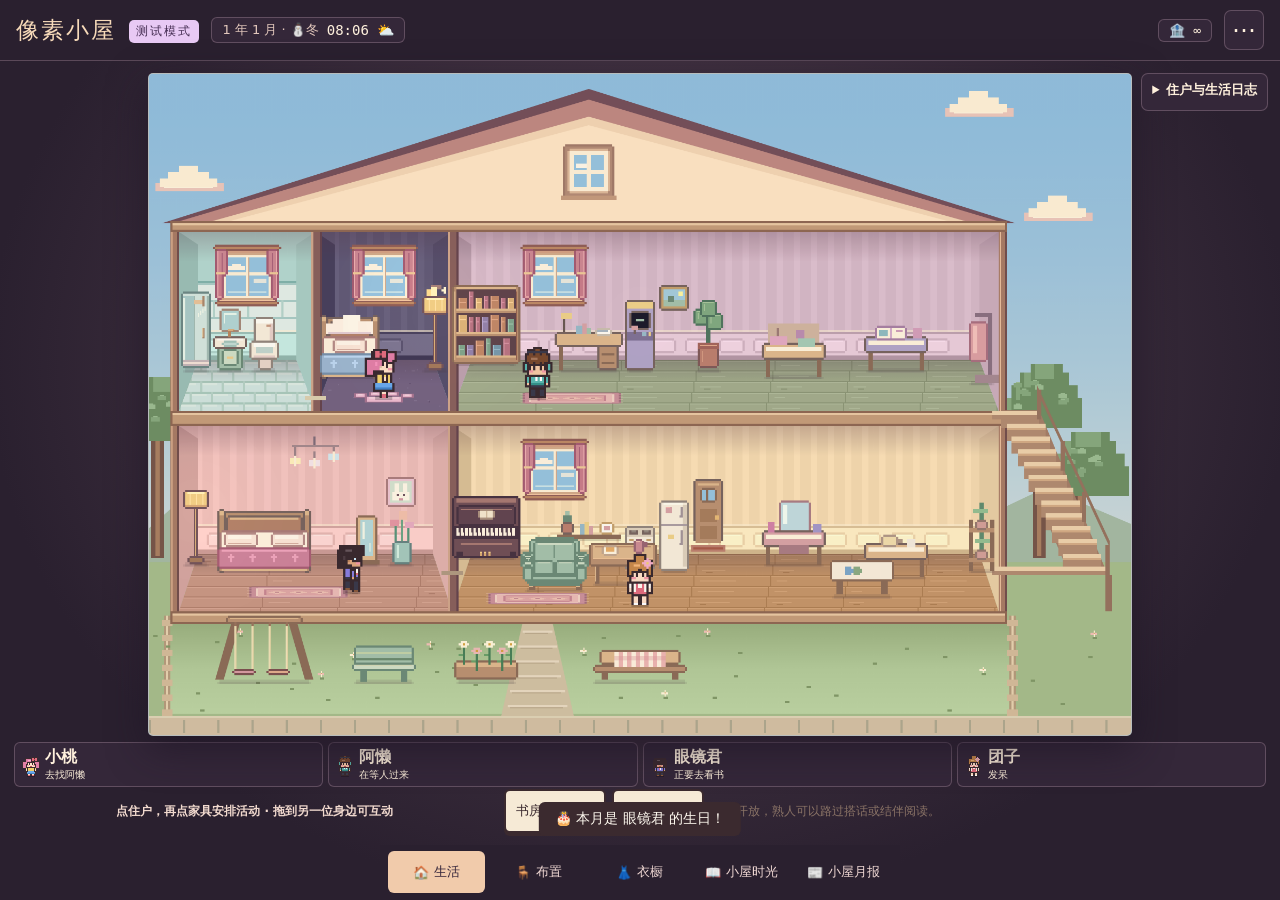
==== commit 4e2bf707: "Let players clear a submitted book note before publication" ====
--- a/dev.html
+++ b/dev.html
@@ -67,6 +67,7 @@
         <button type="button" class="btn small" id="bookPaperReadingOnly" aria-describedby="readingSeatHint" hidden>只刊阅读经过</button>
         <button type="button" class="btn small" id="bookPaperFollowup" aria-describedby="readingSeatHint" hidden>先交稿，聊完自动补稿</button>
         <button type="button" class="btn small" id="bookPaperDefer" aria-describedby="readingSeatHint" hidden>改投下期，继续等补稿</button>
+        <button type="button" class="btn small" id="bookPaperClose" aria-describedby="readingSeatHint" hidden>收起便条，照常出刊</button>
         <button type="button" class="btn small" id="bookKeepForPaper" aria-pressed="false"
           aria-describedby="readingSeatHint" hidden>等两位读完再交稿</button>
         <button type="button" class="btn small" id="bookQuestion" aria-pressed="false"
@@ -361,14 +362,14 @@
 <script src="js/picnic.js?v=4f769f50231a"></script>
 <script src="js/house-view.js?v=7389fd4fa2e0"></script>
 <script src="js/yard.js?v=367c6fcde2d4"></script>
-<script src="js/keepsakes.js?v=b25b6c3c1626"></script>
+<script src="js/keepsakes.js?v=41f8d274091d"></script>
 <script src="js/home-stories.js?v=855d6932a92b"></script>
 <script src="js/home-care.js?v=8559224f4969"></script>
 <script src="js/life-moments.js?v=6759e38560c8"></script>
 <script src="js/save-portability.js?v=c9e35b4992d5"></script>
 <script src="js/view.js?v=a88ee673fd98"></script>
 <script src="js/paper-card.js?v=fd8e706a66cf"></script>
-<script src="js/ui.js?v=4af46c0f0552"></script>
+<script src="js/ui.js?v=d61e3e05ba0c"></script>
 <script src="js/home-ui.js?v=9e3f8e83a279"></script>
 </body>
 </html>
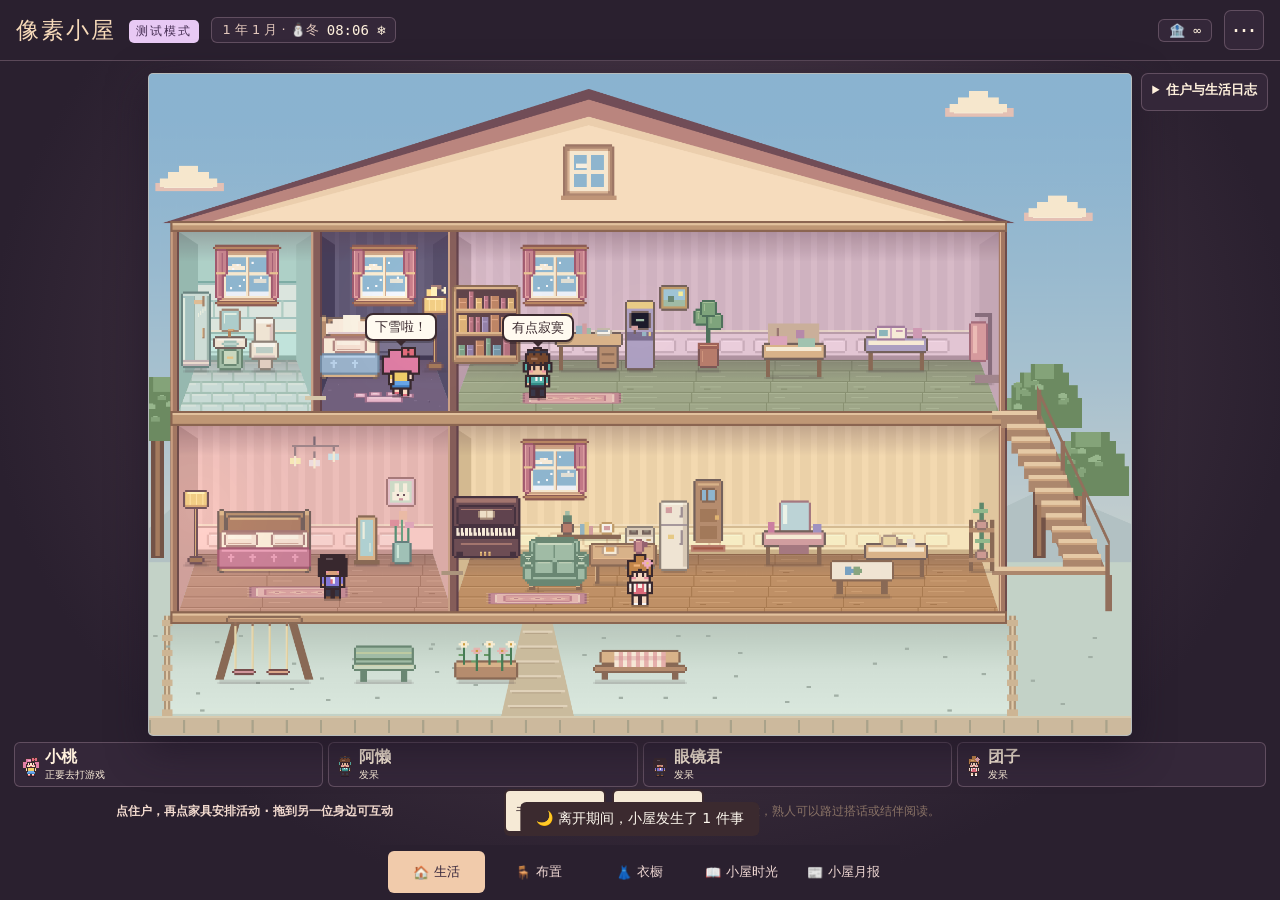
==== commit 00b63808: "Preview and reroute window reading appointments" ====
--- a/dev.html
+++ b/dev.html
@@ -85,8 +85,9 @@
         </div>
         <div id="bookMoveControls" hidden>
           <label for="bookDestination">便条移到</label>
-          <select id="bookDestination"></select>
+          <select id="bookDestination" aria-describedby="bookRoutePreview"></select>
           <button type="button" class="btn small" id="bookMove" disabled>移荐书便条</button>
+          <span class="hint" id="bookRoutePreview" role="status"></span>
         </div>
         <span class="hint" id="bookMoveStatus" role="status"></span>
       </div>
@@ -362,14 +363,14 @@
 <script src="js/picnic.js?v=4f769f50231a"></script>
 <script src="js/house-view.js?v=7389fd4fa2e0"></script>
 <script src="js/yard.js?v=367c6fcde2d4"></script>
-<script src="js/keepsakes.js?v=41f8d274091d"></script>
+<script src="js/keepsakes.js?v=963113fa2da5"></script>
 <script src="js/home-stories.js?v=855d6932a92b"></script>
 <script src="js/home-care.js?v=8559224f4969"></script>
 <script src="js/life-moments.js?v=6759e38560c8"></script>
 <script src="js/save-portability.js?v=c9e35b4992d5"></script>
 <script src="js/view.js?v=a88ee673fd98"></script>
 <script src="js/paper-card.js?v=fd8e706a66cf"></script>
-<script src="js/ui.js?v=d61e3e05ba0c"></script>
+<script src="js/ui.js?v=ec29712d15b0"></script>
 <script src="js/home-ui.js?v=9e3f8e83a279"></script>
 </body>
 </html>
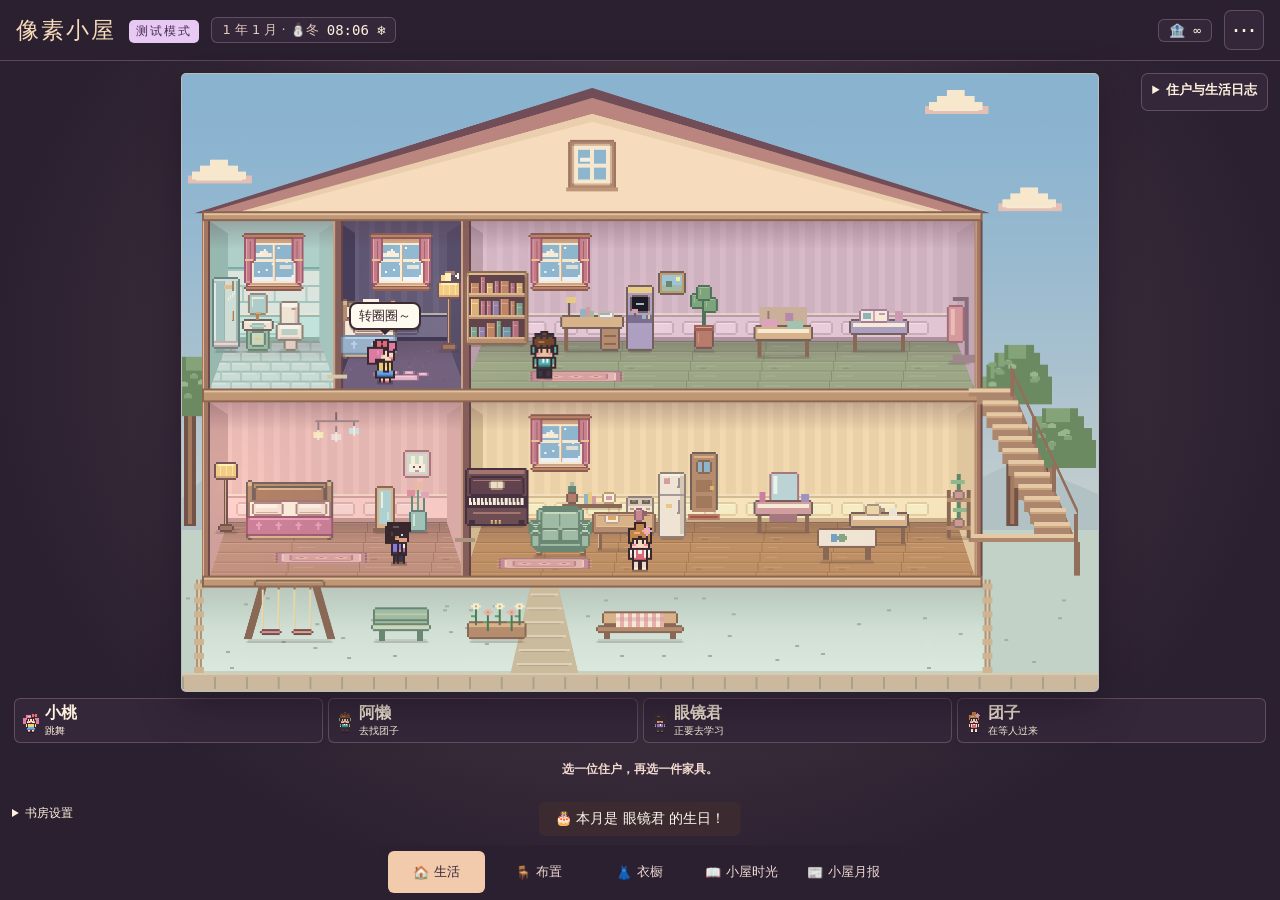
==== commit 141a8219: "Make furniture arrangements the first house interaction" ====
--- a/dev.html
+++ b/dev.html
@@ -4,7 +4,7 @@
 <meta charset="utf-8">
 <meta name="viewport" content="width=device-width,initial-scale=1">
 <title>像素小屋 · 测试模式</title>
-<link rel="stylesheet" href="style.css?v=13f1d3c1ecee">
+<link rel="stylesheet" href="style.css?v=fc69896a8d60">
 </head>
 <body data-mode="test">
 <header class="topbar">
@@ -42,8 +42,11 @@
     </div>
     <div id="residentQuick" class="resident-quick" role="group" aria-label="选择住户"></div>
     <div class="scene-action">
-      <p id="hint" class="hint">点住户，再点家具安排活动 · 拖到另一位身边可互动</p>
+      <p id="hint" class="hint" role="status">选一位住户，再选一件家具。</p>
       <button type="button" id="quickFurniture" class="btn small" hidden></button>
+    </div>
+    <details id="studySettings">
+      <summary>书房设置</summary>
       <button type="button" id="studyQuiet" class="btn small" aria-pressed="false"
         aria-describedby="studyQuietHint">书房安静阅读</button>
       <button type="button" id="studyQuietTimer" class="btn small" aria-pressed="false"
@@ -91,7 +94,7 @@
         </div>
         <span class="hint" id="bookMoveStatus" role="status"></span>
       </div>
-    </div>
+    </details>
     <section id="homeNow" class="home-now" hidden aria-label="正在进行的小屋活动">
       <div id="homeNowCast" class="home-mini-cast"></div>
       <span id="homeNowText" aria-live="polite"></span>
@@ -346,7 +349,7 @@
 <script src="js/save-manager.js?v=060e06e0483c"></script>
 <script src="js/house-life.js?v=60e423b7eacf"></script>
 <script src="js/bonds.js?v=20a4e9383317"></script>
-<script src="js/game.js?v=c49c58c17c51"></script>
+<script src="js/game.js?v=bf0ec8898612"></script>
 <script src="js/social.js?v=b46f816af400"></script>
 <script src="js/relationship-fallout.js?v=a691f6e383e1"></script>
 <script src="js/work.js?v=4c8cf0fc2a9c"></script>
@@ -368,9 +371,9 @@
 <script src="js/home-care.js?v=8559224f4969"></script>
 <script src="js/life-moments.js?v=6759e38560c8"></script>
 <script src="js/save-portability.js?v=c9e35b4992d5"></script>
-<script src="js/view.js?v=a88ee673fd98"></script>
+<script src="js/view.js?v=40d0863cf959"></script>
 <script src="js/paper-card.js?v=fd8e706a66cf"></script>
-<script src="js/ui.js?v=ec29712d15b0"></script>
+<script src="js/ui.js?v=3820bf47ee1d"></script>
 <script src="js/home-ui.js?v=9e3f8e83a279"></script>
 </body>
 </html>
--- a/style.css
+++ b/style.css
@@ -149,6 +149,10 @@
 .resident-quick-person :is(b,small){display:block;overflow:hidden;text-overflow:ellipsis;white-space:nowrap}
 .resident-quick-person small{font-size:10px}
 .scene-action{display:flex;align-items:center;flex-wrap:wrap;gap:6px}
+.scene-action{min-height:48px}
+#studySettings{align-self:flex-start;margin:4px 0;color:var(--hud-ink);font-size:12px}
+#studySettings summary{width:max-content;min-height:32px;align-content:center;cursor:pointer}
+#studySettings:not([open]) > :not(summary){display:none}
 .scene-action .hint{flex:1 1 13em;margin:3px 2px}
 #quickFurniture,#cancelFurniture,#studyQuiet,#studyQuietTimer{min-height:44px}
 :is(#studyQuiet,#studyQuietTimer)[aria-pressed="true"]{background:var(--sel);color:#3b2a2f}
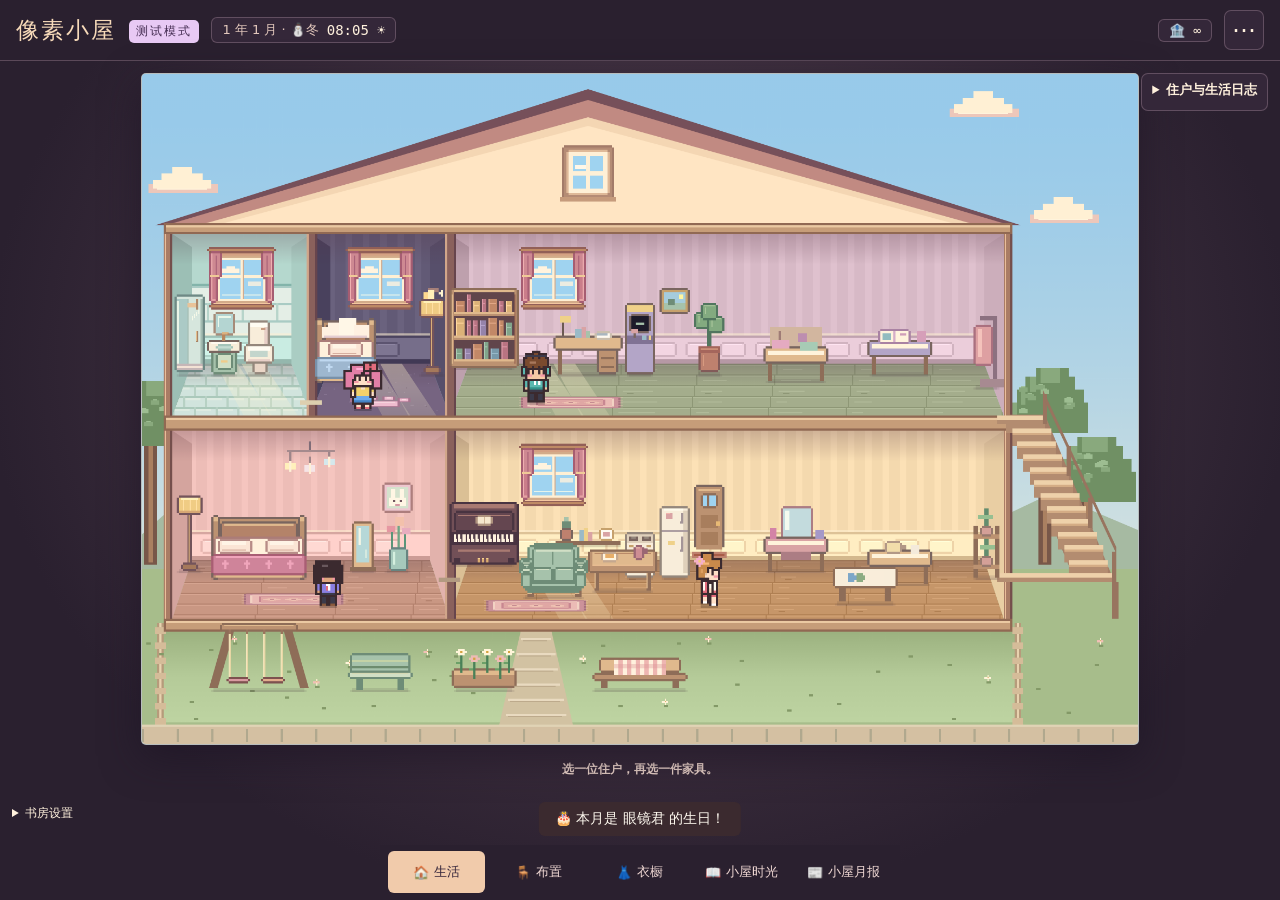
==== commit 9bbdba11: "Add third-floor entries and remove the all-resident strip" ====
--- a/dev.html
+++ b/dev.html
@@ -4,7 +4,7 @@
 <meta charset="utf-8">
 <meta name="viewport" content="width=device-width,initial-scale=1">
 <title>像素小屋 · 测试模式</title>
-<link rel="stylesheet" href="style.css?v=fc69896a8d60">
+<link rel="stylesheet" href="style.css?v=78cb657cf4f9">
 </head>
 <body data-mode="test">
 <header class="topbar">
@@ -40,7 +40,6 @@
         <div id="overlay"></div>
       </div>
     </div>
-    <div id="residentQuick" class="resident-quick" role="group" aria-label="选择住户"></div>
     <div class="scene-action">
       <p id="hint" class="hint" role="status">选一位住户，再选一件家具。</p>
       <button type="button" id="quickFurniture" class="btn small" hidden></button>
@@ -341,39 +340,39 @@
 <div id="toast" role="status"></div>
 
 <script src="js/calendar.js?v=a40460b9fe31"></script>
-<script src="js/data.js?v=18fbdace6aa3"></script>
+<script src="js/data.js?v=f393ad06b370"></script>
 <script src="js/sprites.js?v=c2edd6c1746e"></script>
 <script src="js/doll.js?v=a3fae09794ce"></script>
 <script src="js/audio.js?v=bfed272d2ce4"></script>
 <script src="js/npc-memory.js?v=aa25de9db61f"></script>
 <script src="js/save-manager.js?v=060e06e0483c"></script>
 <script src="js/house-life.js?v=60e423b7eacf"></script>
-<script src="js/bonds.js?v=20a4e9383317"></script>
-<script src="js/game.js?v=bf0ec8898612"></script>
+<script src="js/bonds.js?v=2c228f3b6f50"></script>
+<script src="js/game.js?v=0b9ffc3df92b"></script>
 <script src="js/social.js?v=b46f816af400"></script>
 <script src="js/relationship-fallout.js?v=a691f6e383e1"></script>
 <script src="js/work.js?v=4c8cf0fc2a9c"></script>
 <script src="js/furniture2.js?v=d2feea9fe8e2"></script>
 <script src="js/furniture3.js?v=0a551b962592"></script>
 <script src="js/furniture4.js?v=0c8d55d541ea"></script>
-<script src="js/economy.js?v=9c8ced81f003"></script>
-<script src="js/rooms.js?v=79b94fbbada8"></script>
+<script src="js/economy.js?v=e5236fdbe662"></script>
+<script src="js/rooms.js?v=ff471a595ae3"></script>
 <script src="js/season.js?v=fa6f9c5eff63"></script>
 <script src="js/astro.js?v=6e3667f75b17"></script>
-<script src="js/routines.js?v=f7db21174e10"></script>
+<script src="js/routines.js?v=5557e267701b"></script>
 <script src="js/community.js?v=14101d5499c9"></script>
 <script src="js/neighbors.js?v=e3c87f10bbf7"></script>
 <script src="js/picnic.js?v=4f769f50231a"></script>
-<script src="js/house-view.js?v=7389fd4fa2e0"></script>
+<script src="js/house-view.js?v=e52566dfa841"></script>
 <script src="js/yard.js?v=367c6fcde2d4"></script>
-<script src="js/keepsakes.js?v=963113fa2da5"></script>
+<script src="js/keepsakes.js?v=89e557f0bbbc"></script>
 <script src="js/home-stories.js?v=855d6932a92b"></script>
 <script src="js/home-care.js?v=8559224f4969"></script>
 <script src="js/life-moments.js?v=6759e38560c8"></script>
-<script src="js/save-portability.js?v=c9e35b4992d5"></script>
-<script src="js/view.js?v=40d0863cf959"></script>
+<script src="js/save-portability.js?v=ef616ecb4812"></script>
+<script src="js/view.js?v=1933cbea1a20"></script>
 <script src="js/paper-card.js?v=fd8e706a66cf"></script>
-<script src="js/ui.js?v=3820bf47ee1d"></script>
+<script src="js/ui.js?v=338e27bd9470"></script>
 <script src="js/home-ui.js?v=9e3f8e83a279"></script>
 </body>
 </html>
--- a/style.css
+++ b/style.css
@@ -139,15 +139,6 @@
 #cv{width:100%;height:100%;display:block;image-rendering:auto}
 #overlay{position:absolute;inset:0;pointer-events:none}
 .hint{font-size:13px;color:var(--muted);margin:10px 2px 0}
-.resident-quick{display:flex;gap:5px;overflow-x:auto;padding:6px 2px 2px}
-.resident-quick[hidden]{display:none}
-.resident-quick-person{display:flex;flex:1 0 76px;align-items:center;gap:4px;min-width:0;min-height:44px;padding:4px 6px;border:1px solid var(--hud-line);border-radius:6px;background:var(--hud-bg);color:var(--hud-ink);text-align:left}
-.resident-quick-person:focus-visible{outline:2px solid #f1cbab;outline-offset:-2px}
-.resident-quick-person[aria-pressed="true"]{background:#f1cbab;color:#36263b}
-.resident-quick-person canvas{flex:none;width:20px;height:24px;image-rendering:pixelated}
-.resident-quick-person span{min-width:0}
-.resident-quick-person :is(b,small){display:block;overflow:hidden;text-overflow:ellipsis;white-space:nowrap}
-.resident-quick-person small{font-size:10px}
 .scene-action{display:flex;align-items:center;flex-wrap:wrap;gap:6px}
 .scene-action{min-height:48px}
 #studySettings{align-self:flex-start;margin:4px 0;color:var(--hud-ink);font-size:12px}
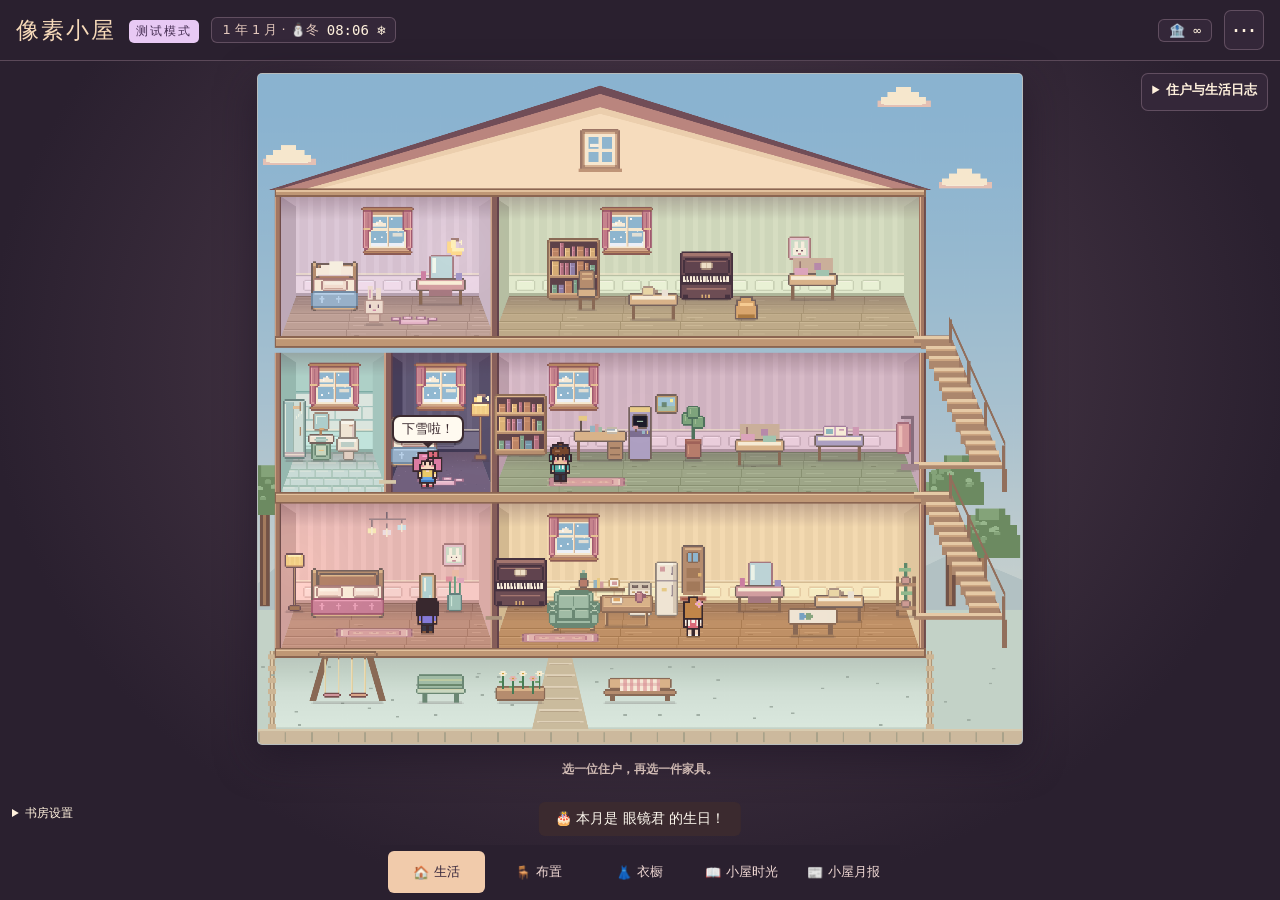
==== commit 4c2a15a3: "Refresh all entry points for the final room layout" ====
--- a/dev.html
+++ b/dev.html
@@ -356,7 +356,7 @@
 <script src="js/furniture3.js?v=0a551b962592"></script>
 <script src="js/furniture4.js?v=0c8d55d541ea"></script>
 <script src="js/economy.js?v=e5236fdbe662"></script>
-<script src="js/rooms.js?v=ff471a595ae3"></script>
+<script src="js/rooms.js?v=663a6f78f87b"></script>
 <script src="js/season.js?v=fa6f9c5eff63"></script>
 <script src="js/astro.js?v=6e3667f75b17"></script>
 <script src="js/routines.js?v=5557e267701b"></script>
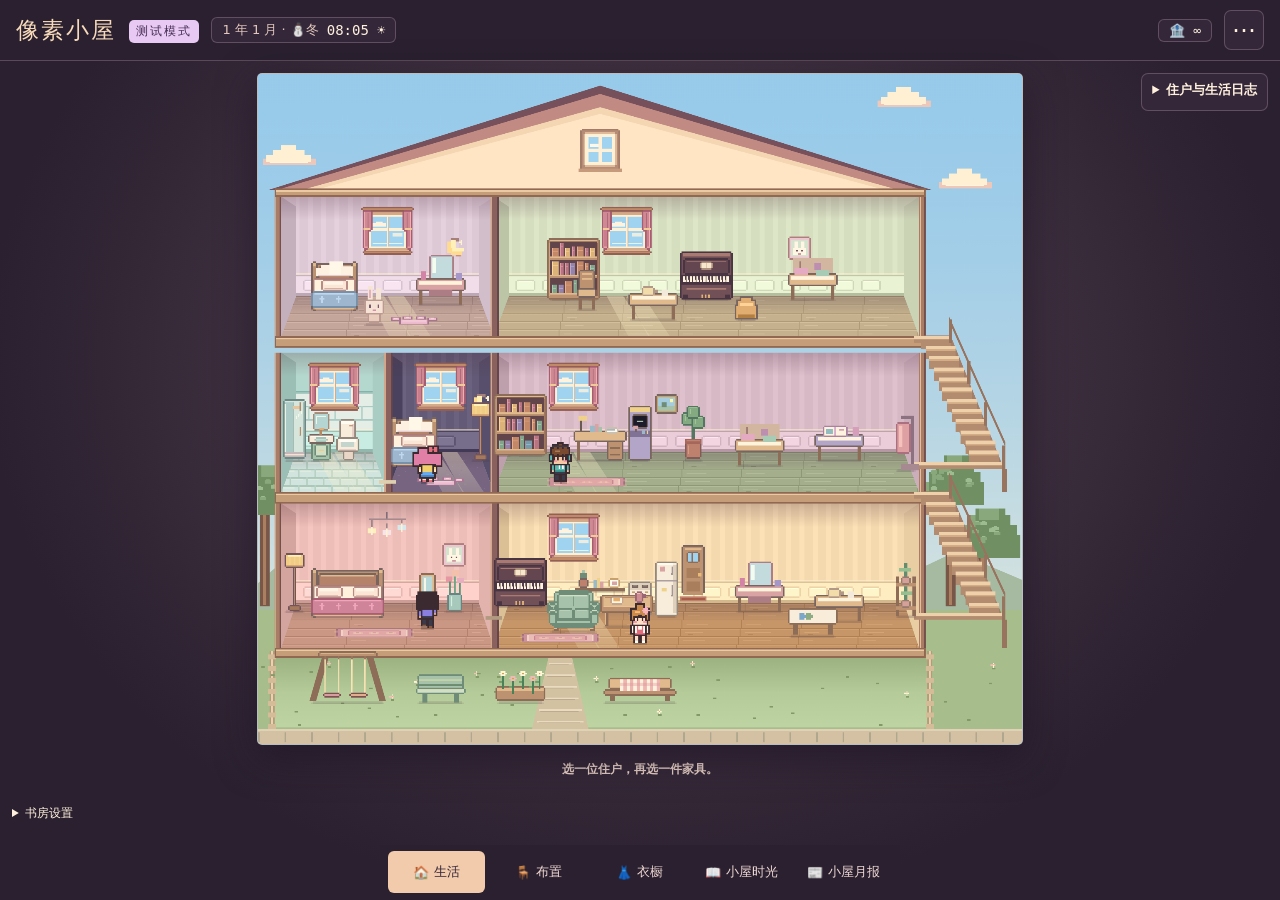
==== commit 762d6793: "TapTap H5 开放试玩版：存档回退、宿主检测、打包与上架材料 - js/house-storage.js：存档依次试 tap.setStorageSync（分块，单 key 不超过 1MB）、 " ====
--- a/dev.html
+++ b/dev.html
@@ -345,10 +345,12 @@
 <script src="js/doll.js?v=a3fae09794ce"></script>
 <script src="js/audio.js?v=bfed272d2ce4"></script>
 <script src="js/npc-memory.js?v=aa25de9db61f"></script>
-<script src="js/save-manager.js?v=060e06e0483c"></script>
+<script src="js/taptap.js?v=df3d6a33844c"></script>
+<script src="js/house-storage.js?v=0e502a4f3a11"></script>
+<script src="js/save-manager.js?v=63dc4c1abe94"></script>
 <script src="js/house-life.js?v=60e423b7eacf"></script>
 <script src="js/bonds.js?v=2c228f3b6f50"></script>
-<script src="js/game.js?v=0b9ffc3df92b"></script>
+<script src="js/game.js?v=da0fefa6809c"></script>
 <script src="js/social.js?v=b46f816af400"></script>
 <script src="js/relationship-fallout.js?v=a691f6e383e1"></script>
 <script src="js/work.js?v=4c8cf0fc2a9c"></script>
@@ -369,10 +371,10 @@
 <script src="js/home-stories.js?v=855d6932a92b"></script>
 <script src="js/home-care.js?v=8559224f4969"></script>
 <script src="js/life-moments.js?v=6759e38560c8"></script>
-<script src="js/save-portability.js?v=ef616ecb4812"></script>
+<script src="js/save-portability.js?v=16ea97458792"></script>
 <script src="js/view.js?v=1933cbea1a20"></script>
 <script src="js/paper-card.js?v=fd8e706a66cf"></script>
-<script src="js/ui.js?v=338e27bd9470"></script>
-<script src="js/home-ui.js?v=9e3f8e83a279"></script>
+<script src="js/ui.js?v=552fb94d7581"></script>
+<script src="js/home-ui.js?v=effc6bc23819"></script>
 </body>
 </html>
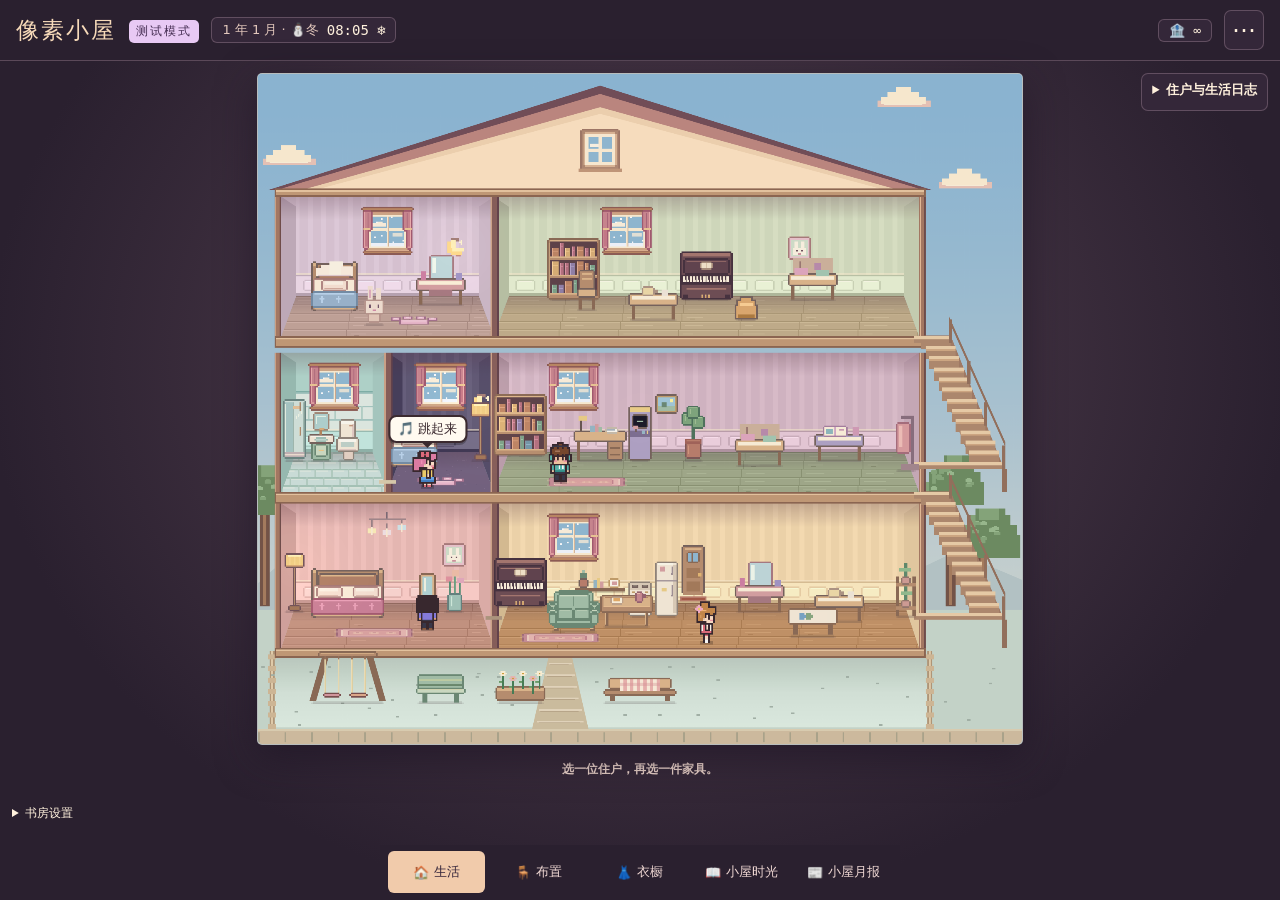
==== commit bb4c9642: "TapTap 激励视频广告位：街坊赞助（广告位 ID 未填时不出现） - js/taptap.js：TapTapAds 按官方接口播放激励视频（tap.createRewardedVideoAd，  " ====
--- a/dev.html
+++ b/dev.html
@@ -4,7 +4,7 @@
 <meta charset="utf-8">
 <meta name="viewport" content="width=device-width,initial-scale=1">
 <title>像素小屋 · 测试模式</title>
-<link rel="stylesheet" href="style.css?v=78cb657cf4f9">
+<link rel="stylesheet" href="style.css?v=f6e57fb6d6b3">
 </head>
 <body data-mode="test">
 <header class="topbar">
@@ -145,6 +145,7 @@
       <span class="fund">🏦 家庭基金 <b id="fundAmt"></b></span>
       <span class="house" id="houseLv"></span>
       <span class="spacer"></span>
+      <button id="btnSponsor" class="btn small" hidden><span class="ad-tag">广告</span><span id="sponsorText"></span></button>
       <button id="btnCrowd" class="btn small">📣 号召大家凑钱</button>
       <button id="btnExpand" class="btn small"></button>
     </div>
@@ -345,19 +346,19 @@
 <script src="js/doll.js?v=a3fae09794ce"></script>
 <script src="js/audio.js?v=bfed272d2ce4"></script>
 <script src="js/npc-memory.js?v=aa25de9db61f"></script>
-<script src="js/taptap.js?v=df3d6a33844c"></script>
+<script src="js/taptap.js?v=101f7edd6f48"></script>
 <script src="js/house-storage.js?v=0e502a4f3a11"></script>
 <script src="js/save-manager.js?v=63dc4c1abe94"></script>
 <script src="js/house-life.js?v=60e423b7eacf"></script>
 <script src="js/bonds.js?v=2c228f3b6f50"></script>
-<script src="js/game.js?v=da0fefa6809c"></script>
+<script src="js/game.js?v=a0cf823a73d9"></script>
 <script src="js/social.js?v=b46f816af400"></script>
 <script src="js/relationship-fallout.js?v=a691f6e383e1"></script>
 <script src="js/work.js?v=4c8cf0fc2a9c"></script>
 <script src="js/furniture2.js?v=d2feea9fe8e2"></script>
 <script src="js/furniture3.js?v=0a551b962592"></script>
 <script src="js/furniture4.js?v=0c8d55d541ea"></script>
-<script src="js/economy.js?v=e5236fdbe662"></script>
+<script src="js/economy.js?v=d0ad69c993ab"></script>
 <script src="js/rooms.js?v=663a6f78f87b"></script>
 <script src="js/season.js?v=fa6f9c5eff63"></script>
 <script src="js/astro.js?v=6e3667f75b17"></script>
@@ -374,7 +375,7 @@
 <script src="js/save-portability.js?v=16ea97458792"></script>
 <script src="js/view.js?v=1933cbea1a20"></script>
 <script src="js/paper-card.js?v=fd8e706a66cf"></script>
-<script src="js/ui.js?v=552fb94d7581"></script>
+<script src="js/ui.js?v=ede23378a12a"></script>
 <script src="js/home-ui.js?v=effc6bc23819"></script>
 </body>
 </html>
--- a/style.css
+++ b/style.css
@@ -233,6 +233,9 @@
 .shop-bar .spacer{flex:1}
 .shop-bar button:disabled{opacity:.5;cursor:default}
 #btnExpand.ready{background:var(--good);color:#fff}
+.ad-tag{display:inline-block;margin-right:6px;padding:0 5px;border:1px solid currentColor;border-radius:4px;font-size:11px;line-height:16px;opacity:.75;vertical-align:1px}
+#btnSponsor.nudge{animation:sponsor-nudge .5s ease 2}
+@keyframes sponsor-nudge{50%{transform:translateY(-4px);box-shadow:0 4px 0 var(--good)}}
 .fund-pill{font-size:13px}
 .item small.price{font-size:11px;font-family:var(--font-pixel);color:var(--muted)}
 .item small.price.own{color:#4f9a4a}
